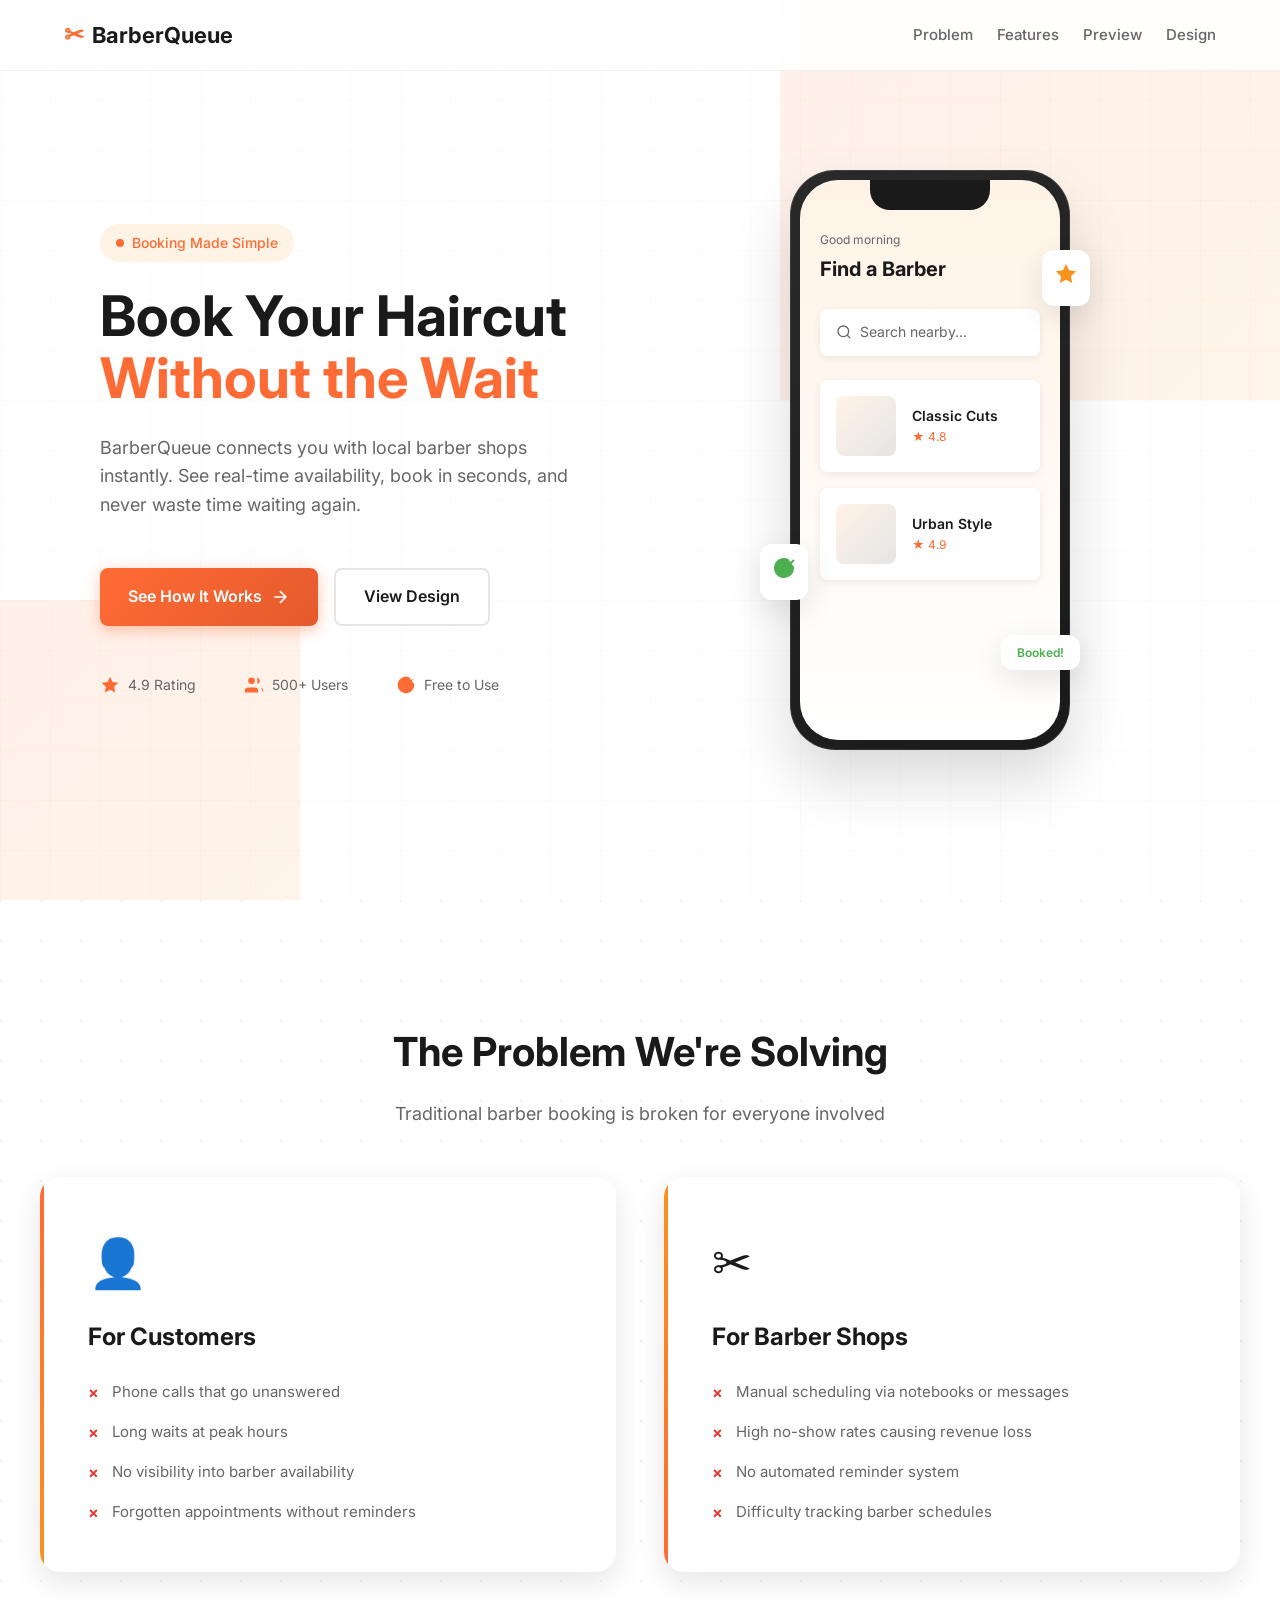
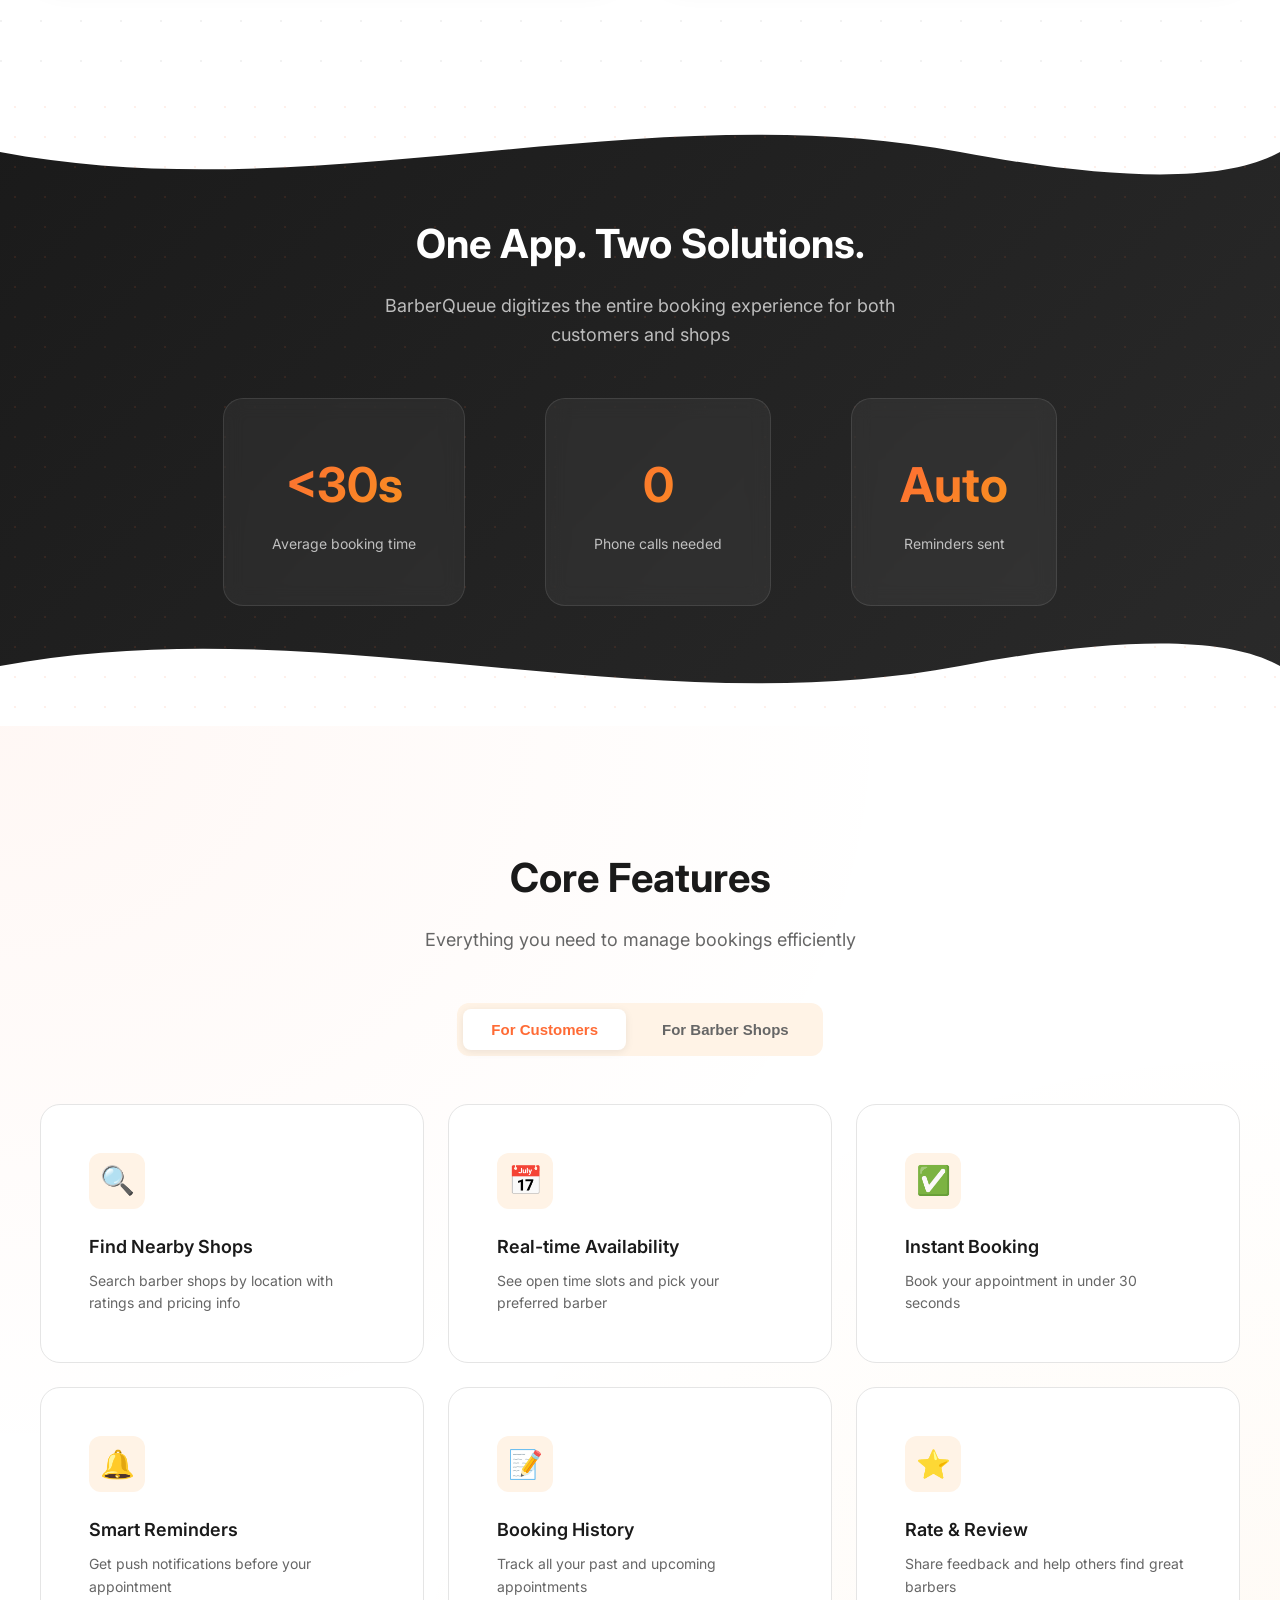
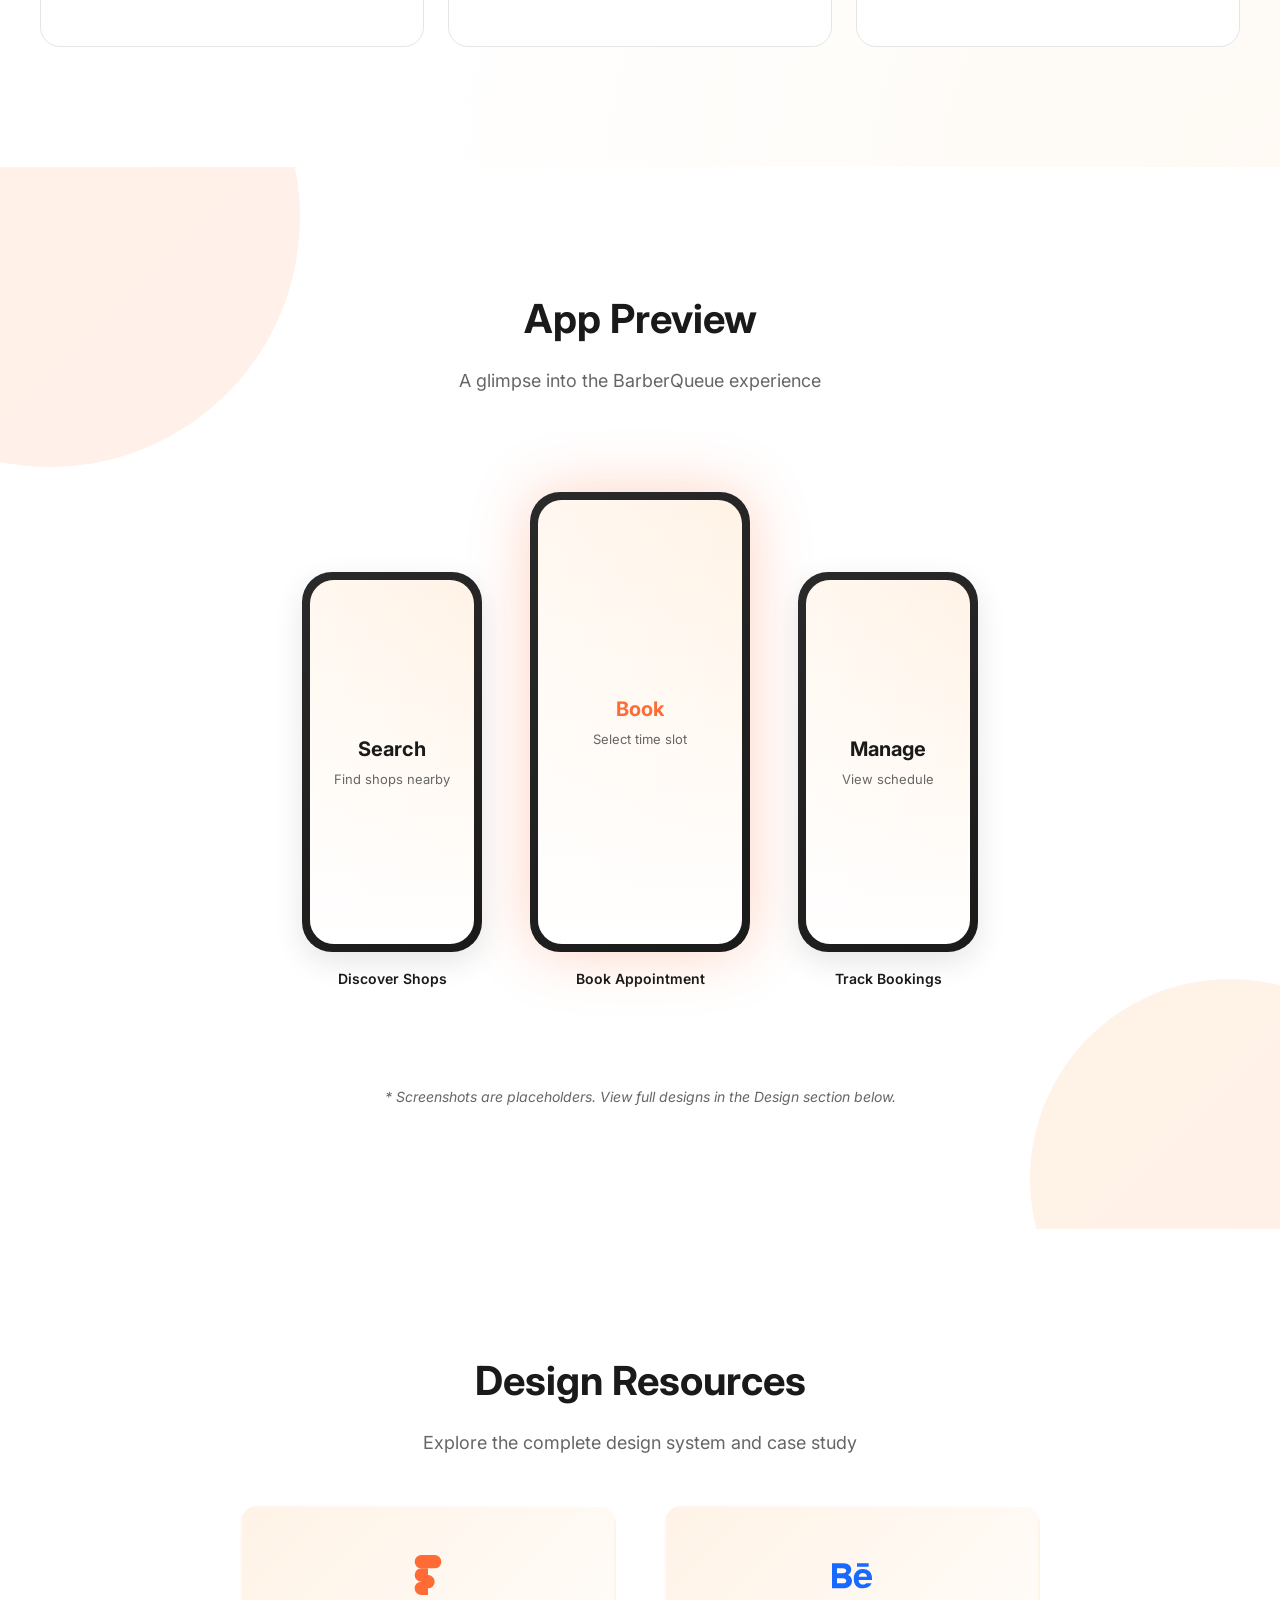
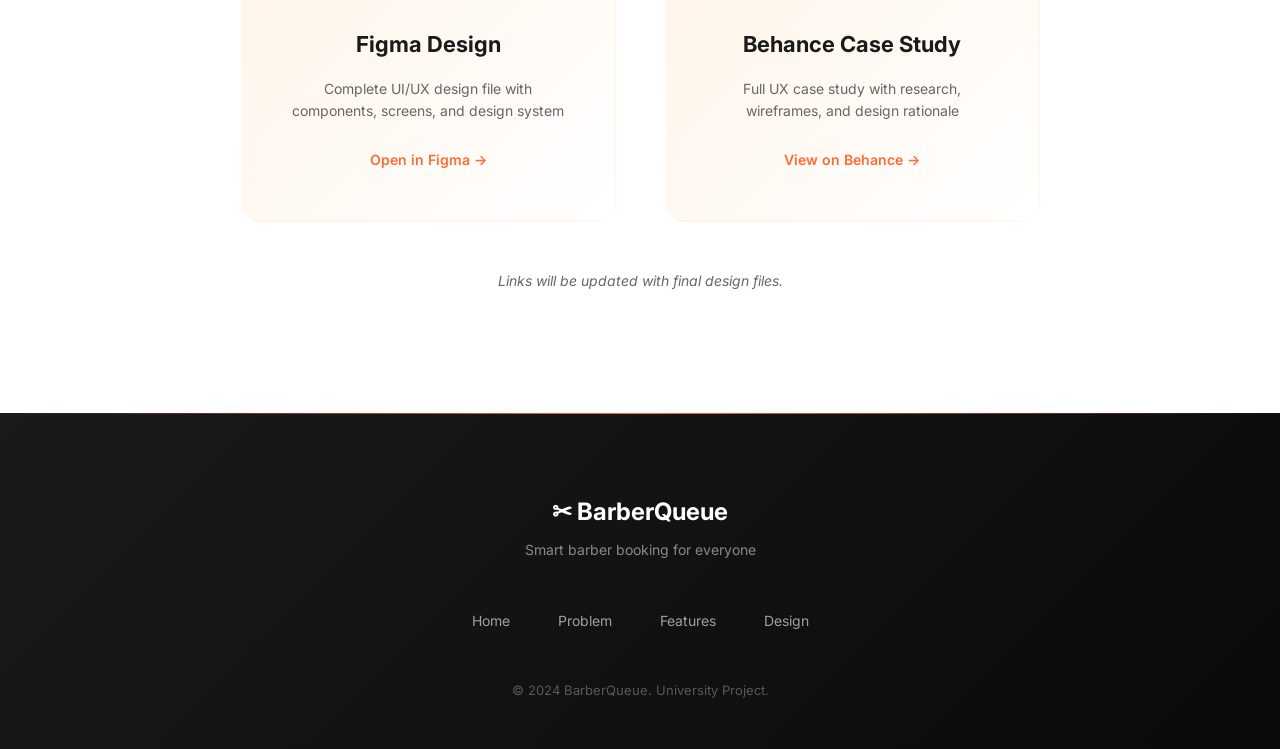
==== index.html @ 6e1faa2e "Initial commit: BarberQueue landing page" ====
<!DOCTYPE html>
<html lang="en">
<head>
  <meta charset="UTF-8">
  <meta name="viewport" content="width=device-width, initial-scale=1.0">
  <meta name="description" content="BarberQueue - Book your haircut instantly. No more waiting, no more phone calls.">
  <title>BarberQueue - Smart Barber Booking</title>
  <link rel="preconnect" href="https://fonts.googleapis.com">
  <link rel="preconnect" href="https://fonts.gstatic.com" crossorigin>
  <link href="https://fonts.googleapis.com/css2?family=Inter:wght@400;500;600;700&display=swap" rel="stylesheet">
  <link rel="stylesheet" href="styles/main.css">
</head>
<body>
  <!-- Navigation -->
  <nav class="nav">
    <div class="nav__container">
      <a href="#" class="nav__logo">
        <span class="nav__logo-icon">&#9986;</span>
        BarberQueue
      </a>
      <ul class="nav__links">
        <li><a href="#problem">Problem</a></li>
        <li><a href="#features">Features</a></li>
        <li><a href="#preview">Preview</a></li>
        <li><a href="#design">Design</a></li>
      </ul>
    </div>
  </nav>

  <!-- Hero Section -->
  <header class="hero" id="hero">
    <!-- Decorative background elements -->
    <div class="hero__bg">
      <div class="hero__blob hero__blob--1"></div>
      <div class="hero__blob hero__blob--2"></div>
      <div class="hero__grid-pattern"></div>
    </div>

    <div class="hero__container">
      <div class="hero__content">
        <div class="hero__badge">
          <span class="hero__badge-dot"></span>
          Booking Made Simple
        </div>
        <h1 class="hero__title">
          Book Your Haircut<br>
          <span class="hero__title--accent">Without the Wait</span>
        </h1>
        <p class="hero__subtitle">
          BarberQueue connects you with local barber shops instantly.
          See real-time availability, book in seconds, and never waste time waiting again.
        </p>
        <div class="hero__cta">
          <a href="#preview" class="btn btn--primary">
            <span>See How It Works</span>
            <svg width="20" height="20" viewBox="0 0 24 24" fill="none" stroke="currentColor" stroke-width="2">
              <path d="M5 12h14M12 5l7 7-7 7"/>
            </svg>
          </a>
          <a href="#design" class="btn btn--secondary">View Design</a>
        </div>

        <!-- Trust indicators -->
        <div class="hero__trust">
          <div class="hero__trust-item">
            <svg width="20" height="20" viewBox="0 0 24 24" fill="currentColor">
              <path d="M12 2l3.09 6.26L22 9.27l-5 4.87 1.18 6.88L12 17.77l-6.18 3.25L7 14.14 2 9.27l6.91-1.01L12 2z"/>
            </svg>
            <span>4.9 Rating</span>
          </div>
          <div class="hero__trust-item">
            <svg width="20" height="20" viewBox="0 0 24 24" fill="currentColor">
              <path d="M17 21v-2a4 4 0 0 0-4-4H5a4 4 0 0 0-4 4v2"/>
              <circle cx="9" cy="7" r="4"/>
              <path d="M23 21v-2a4 4 0 0 0-3-3.87"/>
              <path d="M16 3.13a4 4 0 0 1 0 7.75"/>
            </svg>
            <span>500+ Users</span>
          </div>
          <div class="hero__trust-item">
            <svg width="20" height="20" viewBox="0 0 24 24" fill="currentColor">
              <path d="M22 11.08V12a10 10 0 1 1-5.93-9.14"/>
              <polyline points="22 4 12 14.01 9 11.01"/>
            </svg>
            <span>Free to Use</span>
          </div>
        </div>
      </div>

      <div class="hero__visual">
        <div class="hero__phone-wrapper">
          <!-- Glow effect behind phone -->
          <div class="hero__phone-glow"></div>

          <div class="hero__phone">
            <div class="hero__phone-notch"></div>
            <div class="hero__phone-screen">
              <!-- Simulated app UI -->
              <div class="hero__app-ui">
                <div class="hero__app-header">
                  <span class="hero__app-greeting">Good morning</span>
                  <span class="hero__app-title">Find a Barber</span>
                </div>
                <div class="hero__app-search">
                  <svg width="16" height="16" viewBox="0 0 24 24" fill="none" stroke="currentColor" stroke-width="2">
                    <circle cx="11" cy="11" r="8"/><path d="m21 21-4.35-4.35"/>
                  </svg>
                  <span>Search nearby...</span>
                </div>
                <div class="hero__app-cards">
                  <div class="hero__app-card">
                    <div class="hero__app-card-img"></div>
                    <div class="hero__app-card-info">
                      <span class="hero__app-card-name">Classic Cuts</span>
                      <span class="hero__app-card-rating">4.8</span>
                    </div>
                  </div>
                  <div class="hero__app-card">
                    <div class="hero__app-card-img"></div>
                    <div class="hero__app-card-info">
                      <span class="hero__app-card-name">Urban Style</span>
                      <span class="hero__app-card-rating">4.9</span>
                    </div>
                  </div>
                </div>
              </div>
            </div>
          </div>

          <!-- Floating elements -->
          <div class="hero__float hero__float--1">
            <svg width="24" height="24" viewBox="0 0 24 24" fill="currentColor">
              <path d="M12 2l3.09 6.26L22 9.27l-5 4.87 1.18 6.88L12 17.77l-6.18 3.25L7 14.14 2 9.27l6.91-1.01L12 2z"/>
            </svg>
          </div>
          <div class="hero__float hero__float--2">
            <svg width="24" height="24" viewBox="0 0 24 24" fill="currentColor">
              <path d="M22 11.08V12a10 10 0 1 1-5.93-9.14"/>
              <polyline points="22 4 12 14.01 9 11.01" fill="none" stroke="currentColor" stroke-width="2"/>
            </svg>
          </div>
          <div class="hero__float hero__float--3">
            <span>Booked!</span>
          </div>
        </div>
      </div>
    </div>
  </header>

  <!-- Problem Section -->
  <section class="problem" id="problem">
    <div class="problem__bg">
      <div class="problem__pattern"></div>
    </div>
    <div class="problem__container">
      <h2 class="section__title">The Problem We're Solving</h2>
      <p class="section__subtitle">
        Traditional barber booking is broken for everyone involved
      </p>

      <div class="problem__grid">
        <div class="problem__card problem__card--customer">
          <div class="problem__icon">&#128100;</div>
          <h3>For Customers</h3>
          <ul class="problem__list">
            <li>Phone calls that go unanswered</li>
            <li>Long waits at peak hours</li>
            <li>No visibility into barber availability</li>
            <li>Forgotten appointments without reminders</li>
          </ul>
        </div>

        <div class="problem__card problem__card--shop">
          <div class="problem__icon">&#9986;</div>
          <h3>For Barber Shops</h3>
          <ul class="problem__list">
            <li>Manual scheduling via notebooks or messages</li>
            <li>High no-show rates causing revenue loss</li>
            <li>No automated reminder system</li>
            <li>Difficulty tracking barber schedules</li>
          </ul>
        </div>
      </div>
    </div>
  </section>

  <!-- Solution Section -->
  <section class="solution">
    <div class="solution__bg">
      <div class="solution__wave solution__wave--top">
        <svg viewBox="0 0 1440 120" preserveAspectRatio="none">
          <path d="M0,60 C360,120 720,0 1080,60 C1260,90 1380,90 1440,60 L1440,0 L0,0 Z" fill="var(--white)"/>
        </svg>
      </div>
      <div class="solution__wave solution__wave--bottom">
        <svg viewBox="0 0 1440 120" preserveAspectRatio="none">
          <path d="M0,60 C360,0 720,120 1080,60 C1260,30 1380,30 1440,60 L1440,120 L0,120 Z" fill="var(--white)"/>
        </svg>
      </div>
      <div class="solution__particles"></div>
    </div>
    <div class="solution__container">
      <div class="solution__content">
        <h2 class="section__title">One App. Two Solutions.</h2>
        <p class="section__subtitle">
          BarberQueue digitizes the entire booking experience for both customers and shops
        </p>

        <div class="solution__stats">
          <div class="solution__stat">
            <span class="solution__stat-number">&lt;30s</span>
            <span class="solution__stat-label">Average booking time</span>
          </div>
          <div class="solution__stat">
            <span class="solution__stat-number">0</span>
            <span class="solution__stat-label">Phone calls needed</span>
          </div>
          <div class="solution__stat">
            <span class="solution__stat-number">Auto</span>
            <span class="solution__stat-label">Reminders sent</span>
          </div>
        </div>
      </div>
    </div>
  </section>

  <!-- Features Section -->
  <section class="features" id="features">
    <div class="features__bg">
      <div class="features__gradient"></div>
    </div>
    <div class="features__container">
      <h2 class="section__title">Core Features</h2>
      <p class="section__subtitle">Everything you need to manage bookings efficiently</p>

      <div class="features__tabs">
        <button class="features__tab features__tab--active" data-tab="customer">
          For Customers
        </button>
        <button class="features__tab" data-tab="shop">
          For Barber Shops
        </button>
      </div>

      <div class="features__content">
        <!-- Customer Features -->
        <div class="features__panel features__panel--active" id="panel-customer">
          <div class="features__grid">
            <div class="feature-card">
              <div class="feature-card__icon">&#128269;</div>
              <h4 class="feature-card__title">Find Nearby Shops</h4>
              <p class="feature-card__desc">Search barber shops by location with ratings and pricing info</p>
            </div>
            <div class="feature-card">
              <div class="feature-card__icon">&#128197;</div>
              <h4 class="feature-card__title">Real-time Availability</h4>
              <p class="feature-card__desc">See open time slots and pick your preferred barber</p>
            </div>
            <div class="feature-card">
              <div class="feature-card__icon">&#9989;</div>
              <h4 class="feature-card__title">Instant Booking</h4>
              <p class="feature-card__desc">Book your appointment in under 30 seconds</p>
            </div>
            <div class="feature-card">
              <div class="feature-card__icon">&#128276;</div>
              <h4 class="feature-card__title">Smart Reminders</h4>
              <p class="feature-card__desc">Get push notifications before your appointment</p>
            </div>
            <div class="feature-card">
              <div class="feature-card__icon">&#128221;</div>
              <h4 class="feature-card__title">Booking History</h4>
              <p class="feature-card__desc">Track all your past and upcoming appointments</p>
            </div>
            <div class="feature-card">
              <div class="feature-card__icon">&#11088;</div>
              <h4 class="feature-card__title">Rate & Review</h4>
              <p class="feature-card__desc">Share feedback and help others find great barbers</p>
            </div>
          </div>
        </div>

        <!-- Shop Features -->
        <div class="features__panel" id="panel-shop">
          <div class="features__grid">
            <div class="feature-card">
              <div class="feature-card__icon">&#127978;</div>
              <h4 class="feature-card__title">Shop Profile</h4>
              <p class="feature-card__desc">Showcase your services, pricing, and photos</p>
            </div>
            <div class="feature-card">
              <div class="feature-card__icon">&#128197;</div>
              <h4 class="feature-card__title">Schedule Management</h4>
              <p class="feature-card__desc">View daily/weekly calendar with all appointments</p>
            </div>
            <div class="feature-card">
              <div class="feature-card__icon">&#128101;</div>
              <h4 class="feature-card__title">Staff Scheduling</h4>
              <p class="feature-card__desc">Manage individual barber availability and breaks</p>
            </div>
            <div class="feature-card">
              <div class="feature-card__icon">&#128276;</div>
              <h4 class="feature-card__title">Auto Notifications</h4>
              <p class="feature-card__desc">Automated reminders reduce no-shows significantly</p>
            </div>
            <div class="feature-card">
              <div class="feature-card__icon">&#128203;</div>
              <h4 class="feature-card__title">Customer List</h4>
              <p class="feature-card__desc">Track customer history and preferences</p>
            </div>
            <div class="feature-card">
              <div class="feature-card__icon">&#9940;</div>
              <h4 class="feature-card__title">Block Time Slots</h4>
              <p class="feature-card__desc">Easily mark unavailable times for breaks or holidays</p>
            </div>
          </div>
        </div>
      </div>
    </div>
  </section>

  <!-- App Preview Section -->
  <section class="preview" id="preview">
    <div class="preview__bg">
      <div class="preview__blob preview__blob--1"></div>
      <div class="preview__blob preview__blob--2"></div>
    </div>
    <div class="preview__container">
      <h2 class="section__title">App Preview</h2>
      <p class="section__subtitle">A glimpse into the BarberQueue experience</p>

      <div class="preview__gallery">
        <div class="preview__phone">
          <div class="preview__screen">
            <div class="preview__placeholder">
              <span>Search</span>
              <small>Find shops nearby</small>
            </div>
          </div>
          <p class="preview__label">Discover Shops</p>
        </div>

        <div class="preview__phone preview__phone--featured">
          <div class="preview__screen">
            <div class="preview__placeholder preview__placeholder--featured">
              <span>Book</span>
              <small>Select time slot</small>
            </div>
          </div>
          <p class="preview__label">Book Appointment</p>
        </div>

        <div class="preview__phone">
          <div class="preview__screen">
            <div class="preview__placeholder">
              <span>Manage</span>
              <small>View schedule</small>
            </div>
          </div>
          <p class="preview__label">Track Bookings</p>
        </div>
      </div>

      <p class="preview__note">
        * Screenshots are placeholders. View full designs in the Design section below.
      </p>
    </div>
  </section>

  <!-- Design Links Section -->
  <section class="design" id="design">
    <div class="design__container">
      <h2 class="section__title">Design Resources</h2>
      <p class="section__subtitle">Explore the complete design system and case study</p>

      <div class="design__cards">
        <a href="#" class="design-card" target="_blank" rel="noopener noreferrer">
          <div class="design-card__icon">
            <svg viewBox="0 0 38 57" fill="currentColor" width="40" height="40">
              <path d="M19 28.5a9.5 9.5 0 1 1 0 19 9.5 9.5 0 0 1 0-19z"/>
              <path d="M0 47.5A9.5 9.5 0 0 0 9.5 57H19V47.5a9.5 9.5 0 0 0-19 0z"/>
              <path d="M0 28.5A9.5 9.5 0 0 1 9.5 19H19v19H9.5A9.5 9.5 0 0 1 0 28.5z"/>
              <path d="M0 9.5A9.5 9.5 0 0 0 9.5 19H19V0H9.5A9.5 9.5 0 0 0 0 9.5z"/>
              <path d="M19 0v19h9.5a9.5 9.5 0 0 0 0-19H19z"/>
            </svg>
          </div>
          <h3 class="design-card__title">Figma Design</h3>
          <p class="design-card__desc">
            Complete UI/UX design file with components, screens, and design system
          </p>
          <span class="design-card__link">Open in Figma &rarr;</span>
        </a>

        <a href="#" class="design-card" target="_blank" rel="noopener noreferrer">
          <div class="design-card__icon design-card__icon--behance">
            <svg viewBox="0 0 24 24" fill="currentColor" width="40" height="40">
              <path d="M22 7h-7V5h7v2zm1.726 10c-.442 1.297-2.029 3-5.101 3-3.074 0-5.564-1.729-5.564-5.675 0-3.91 2.325-5.92 5.466-5.92 3.082 0 4.964 1.782 5.375 4.426.078.506.109 1.188.095 2.14H15.97c.13 3.211 3.483 3.312 4.588 2.029h3.168zm-7.686-4h4.965c-.105-1.547-1.136-2.219-2.477-2.219-1.466 0-2.277.768-2.488 2.219zm-9.574 6.988H0V5.021h6.953c5.476.081 5.58 5.444 2.72 6.906 3.461 1.26 3.577 8.061-3.207 8.061zM3 11h3.584c2.508 0 2.906-3-.312-3H3v3zm3.391 3H3v3.016h3.341c3.055 0 2.868-3.016.05-3.016z"/>
            </svg>
          </div>
          <h3 class="design-card__title">Behance Case Study</h3>
          <p class="design-card__desc">
            Full UX case study with research, wireframes, and design rationale
          </p>
          <span class="design-card__link">View on Behance &rarr;</span>
        </a>
      </div>

      <p class="design__note">
        <!-- UPDATE: Replace # links above with actual Figma and Behance URLs -->
        Links will be updated with final design files.
      </p>
    </div>
  </section>

  <!-- Footer -->
  <footer class="footer">
    <div class="footer__container">
      <div class="footer__brand">
        <span class="footer__logo">&#9986; BarberQueue</span>
        <p class="footer__tagline">Smart barber booking for everyone</p>
      </div>

      <div class="footer__links">
        <a href="#hero">Home</a>
        <a href="#problem">Problem</a>
        <a href="#features">Features</a>
        <a href="#design">Design</a>
      </div>

      <p class="footer__copy">
        &copy; 2024 BarberQueue. University Project.
      </p>
    </div>
  </footer>

  <script src="scripts/main.js"></script>
</body>
</html>
---- styles/main.css ----
/* ===================================
   BarberQueue Landing Page Styles
   Enhanced with backgrounds & animations
   =================================== */

/* CSS Custom Properties */
:root {
  /* Colors */
  --primary: #FF6B35;
  --primary-dark: #e55a2b;
  --primary-light: #ff8a5c;
  --secondary: #F7931E;
  --dark: #1A1A1A;
  --dark-lighter: #2a2a2a;
  --light: #FFF3E6;
  --white: #FFFFFF;
  --gray: #666666;
  --gray-light: #E5E5E5;
  --success: #4CAF50;
  --error: #e53935;

  /* Typography */
  --font-family: 'Inter', -apple-system, BlinkMacSystemFont, 'Segoe UI', sans-serif;

  /* Spacing */
  --space-xs: 8px;
  --space-sm: 16px;
  --space-md: 24px;
  --space-lg: 48px;
  --space-xl: 80px;
  --space-2xl: 120px;

  /* Layout */
  --max-width: 1200px;
  --border-radius: 12px;
  --border-radius-sm: 8px;
  --border-radius-lg: 20px;

  /* Transitions */
  --transition: 0.3s ease;
  --transition-slow: 0.5s ease;

  /* Shadows */
  --shadow-sm: 0 2px 8px rgba(0, 0, 0, 0.08);
  --shadow-md: 0 10px 30px rgba(0, 0, 0, 0.1);
  --shadow-lg: 0 30px 60px rgba(0, 0, 0, 0.15);
  --shadow-glow: 0 0 60px rgba(255, 107, 53, 0.3);
}

/* Reset & Base */
*, *::before, *::after {
  box-sizing: border-box;
  margin: 0;
  padding: 0;
}

html {
  scroll-behavior: smooth;
}

body {
  font-family: var(--font-family);
  font-size: 16px;
  line-height: 1.6;
  color: var(--dark);
  background: var(--white);
  -webkit-font-smoothing: antialiased;
  overflow-x: hidden;
}

img {
  max-width: 100%;
  height: auto;
}

a {
  text-decoration: none;
  color: inherit;
}

ul {
  list-style: none;
}

/* ===================================
   Animations
   =================================== */
@keyframes float {
  0%, 100% { transform: translateY(0); }
  50% { transform: translateY(-10px); }
}

@keyframes pulse {
  0%, 100% { opacity: 1; }
  50% { opacity: 0.5; }
}

@keyframes slideUp {
  from { opacity: 0; transform: translateY(20px); }
  to { opacity: 1; transform: translateY(0); }
}

@keyframes blob {
  0%, 100% { border-radius: 60% 40% 30% 70% / 60% 30% 70% 40%; }
  50% { border-radius: 30% 60% 70% 40% / 50% 60% 30% 60%; }
}

@keyframes shimmer {
  0% { background-position: -200% 0; }
  100% { background-position: 200% 0; }
}

/* Utility Classes */
.section__title {
  font-size: clamp(28px, 5vw, 40px);
  font-weight: 700;
  margin-bottom: var(--space-sm);
  text-align: center;
}

.section__subtitle {
  font-size: 18px;
  color: var(--gray);
  text-align: center;
  max-width: 600px;
  margin: 0 auto var(--space-lg);
}

/* Buttons */
.btn {
  display: inline-flex;
  align-items: center;
  justify-content: center;
  gap: var(--space-xs);
  padding: 14px 28px;
  font-size: 16px;
  font-weight: 600;
  border-radius: var(--border-radius-sm);
  transition: var(--transition);
  cursor: pointer;
  border: none;
  position: relative;
  overflow: hidden;
}

.btn--primary {
  background: linear-gradient(135deg, var(--primary) 0%, var(--primary-dark) 100%);
  color: var(--white);
  box-shadow: 0 4px 15px rgba(255, 107, 53, 0.4);
}

.btn--primary:hover {
  transform: translateY(-3px);
  box-shadow: 0 8px 25px rgba(255, 107, 53, 0.5);
}

.btn--primary svg {
  transition: var(--transition);
}

.btn--primary:hover svg {
  transform: translateX(4px);
}

.btn--secondary {
  background: var(--white);
  color: var(--dark);
  border: 2px solid var(--gray-light);
}

.btn--secondary:hover {
  border-color: var(--primary);
  color: var(--primary);
  background: var(--light);
}

/* ===================================
   Navigation
   =================================== */
.nav {
  position: fixed;
  top: 0;
  left: 0;
  right: 0;
  background: rgba(255, 255, 255, 0.9);
  backdrop-filter: blur(20px);
  -webkit-backdrop-filter: blur(20px);
  z-index: 1000;
  padding: var(--space-sm) 0;
  border-bottom: 1px solid rgba(0, 0, 0, 0.05);
}

.nav__container {
  max-width: var(--max-width);
  margin: 0 auto;
  padding: 0 var(--space-md);
  display: flex;
  align-items: center;
  justify-content: space-between;
}

.nav__logo {
  font-size: 22px;
  font-weight: 700;
  color: var(--dark);
  display: flex;
  align-items: center;
  gap: var(--space-xs);
  transition: var(--transition);
}

.nav__logo:hover {
  color: var(--primary);
}

.nav__logo-icon {
  color: var(--primary);
  font-size: 24px;
}

.nav__links {
  display: flex;
  gap: var(--space-md);
}

.nav__links a {
  font-size: 15px;
  font-weight: 500;
  color: var(--gray);
  transition: var(--transition);
  position: relative;
}

.nav__links a::after {
  content: '';
  position: absolute;
  bottom: -4px;
  left: 0;
  width: 0;
  height: 2px;
  background: var(--primary);
  transition: var(--transition);
}

.nav__links a:hover {
  color: var(--primary);
}

.nav__links a:hover::after {
  width: 100%;
}

/* ===================================
   Hero Section
   =================================== */
.hero {
  min-height: 100vh;
  display: flex;
  align-items: center;
  padding: 100px var(--space-md) var(--space-xl);
  position: relative;
  overflow: hidden;
}

/* Hero Background */
.hero__bg {
  position: absolute;
  inset: 0;
  overflow: hidden;
  z-index: 0;
}

.hero__blob {
  position: absolute;
  background: linear-gradient(135deg, var(--primary) 0%, var(--secondary) 100%);
  opacity: 0.1;
  animation: blob 8s ease-in-out infinite;
}

.hero__blob--1 {
  width: 600px;
  height: 600px;
  top: -200px;
  right: -100px;
}

.hero__blob--2 {
  width: 400px;
  height: 400px;
  bottom: -100px;
  left: -100px;
  animation-delay: -4s;
}

.hero__grid-pattern {
  position: absolute;
  inset: 0;
  background-image:
    linear-gradient(rgba(255, 107, 53, 0.03) 1px, transparent 1px),
    linear-gradient(90deg, rgba(255, 107, 53, 0.03) 1px, transparent 1px);
  background-size: 50px 50px;
}

.hero__container {
  max-width: var(--max-width);
  margin: 0 auto;
  display: grid;
  grid-template-columns: 1fr 1fr;
  gap: var(--space-xl);
  align-items: center;
  position: relative;
  z-index: 1;
}

/* Hero Badge */
.hero__badge {
  display: inline-flex;
  align-items: center;
  gap: var(--space-xs);
  padding: 8px 16px;
  background: var(--light);
  border-radius: 100px;
  font-size: 14px;
  font-weight: 500;
  color: var(--primary);
  margin-bottom: var(--space-md);
  animation: slideUp 0.6s ease;
}

.hero__badge-dot {
  width: 8px;
  height: 8px;
  background: var(--primary);
  border-radius: 50%;
  animation: pulse 2s infinite;
}

.hero__title {
  font-size: clamp(36px, 6vw, 56px);
  font-weight: 700;
  line-height: 1.1;
  margin-bottom: var(--space-md);
  animation: slideUp 0.6s ease 0.1s both;
}

.hero__title--accent {
  color: var(--primary);
  position: relative;
}

.hero__subtitle {
  font-size: 18px;
  color: var(--gray);
  margin-bottom: var(--space-lg);
  max-width: 500px;
  animation: slideUp 0.6s ease 0.2s both;
}

.hero__cta {
  display: flex;
  gap: var(--space-sm);
  flex-wrap: wrap;
  animation: slideUp 0.6s ease 0.3s both;
}

/* Hero Trust Indicators */
.hero__trust {
  display: flex;
  gap: var(--space-lg);
  margin-top: var(--space-lg);
  animation: slideUp 0.6s ease 0.4s both;
}

.hero__trust-item {
  display: flex;
  align-items: center;
  gap: var(--space-xs);
  font-size: 14px;
  color: var(--gray);
}

.hero__trust-item svg {
  color: var(--primary);
}

/* Hero Phone */
.hero__visual {
  display: flex;
  justify-content: center;
  position: relative;
}

.hero__phone-wrapper {
  position: relative;
}

.hero__phone-glow {
  position: absolute;
  width: 300px;
  height: 300px;
  background: radial-gradient(circle, rgba(255, 107, 53, 0.3) 0%, transparent 70%);
  top: 50%;
  left: 50%;
  transform: translate(-50%, -50%);
  z-index: 0;
}

.hero__phone {
  width: 280px;
  height: 580px;
  background: linear-gradient(145deg, #2a2a2a 0%, #1a1a1a 100%);
  border-radius: 45px;
  padding: 10px;
  box-shadow:
    var(--shadow-lg),
    inset 0 0 0 1px rgba(255, 255, 255, 0.1);
  position: relative;
  z-index: 1;
  animation: float 6s ease-in-out infinite;
}

.hero__phone-notch {
  width: 120px;
  height: 30px;
  background: var(--dark);
  border-radius: 0 0 20px 20px;
  margin: 0 auto;
  position: absolute;
  top: 10px;
  left: 50%;
  transform: translateX(-50%);
  z-index: 10;
}

.hero__phone-screen {
  width: 100%;
  height: 100%;
  background: var(--white);
  border-radius: 38px;
  overflow: hidden;
}

/* App UI Simulation */
.hero__app-ui {
  padding: 50px 20px 20px;
  height: 100%;
  background: linear-gradient(180deg, var(--light) 0%, var(--white) 100%);
}

.hero__app-header {
  margin-bottom: var(--space-md);
}

.hero__app-greeting {
  display: block;
  font-size: 12px;
  color: var(--gray);
  margin-bottom: 4px;
}

.hero__app-title {
  display: block;
  font-size: 20px;
  font-weight: 700;
  color: var(--dark);
}

.hero__app-search {
  display: flex;
  align-items: center;
  gap: var(--space-xs);
  padding: 12px 16px;
  background: var(--white);
  border-radius: var(--border-radius-sm);
  margin-bottom: var(--space-md);
  box-shadow: var(--shadow-sm);
}

.hero__app-search svg {
  color: var(--gray);
}

.hero__app-search span {
  font-size: 14px;
  color: var(--gray);
}

.hero__app-cards {
  display: flex;
  flex-direction: column;
  gap: var(--space-sm);
}

.hero__app-card {
  display: flex;
  gap: var(--space-sm);
  padding: var(--space-sm);
  background: var(--white);
  border-radius: var(--border-radius-sm);
  box-shadow: var(--shadow-sm);
}

.hero__app-card-img {
  width: 60px;
  height: 60px;
  background: linear-gradient(135deg, var(--light) 0%, var(--gray-light) 100%);
  border-radius: var(--border-radius-sm);
}

.hero__app-card-info {
  display: flex;
  flex-direction: column;
  justify-content: center;
}

.hero__app-card-name {
  font-size: 14px;
  font-weight: 600;
  color: var(--dark);
}

.hero__app-card-rating {
  font-size: 12px;
  color: var(--primary);
}

.hero__app-card-rating::before {
  content: '★ ';
}

/* Floating Elements */
.hero__float {
  position: absolute;
  background: var(--white);
  border-radius: var(--border-radius);
  box-shadow: var(--shadow-md);
  z-index: 2;
  animation: float 4s ease-in-out infinite;
}

.hero__float--1 {
  top: 80px;
  right: -20px;
  padding: 12px;
  color: var(--secondary);
  animation-delay: -1s;
}

.hero__float--2 {
  bottom: 150px;
  left: -30px;
  padding: 12px;
  color: var(--success);
  animation-delay: -2s;
}

.hero__float--3 {
  bottom: 80px;
  right: -10px;
  padding: 8px 16px;
  font-size: 12px;
  font-weight: 600;
  color: var(--success);
  animation-delay: -3s;
}

/* ===================================
   Problem Section
   =================================== */
.problem {
  padding: var(--space-2xl) var(--space-md);
  position: relative;
  overflow: hidden;
}

.problem__bg {
  position: absolute;
  inset: 0;
  z-index: 0;
}

.problem__pattern {
  position: absolute;
  inset: 0;
  background-image: radial-gradient(circle at 1px 1px, var(--gray-light) 1px, transparent 0);
  background-size: 40px 40px;
  opacity: 0.5;
}

.problem__container {
  max-width: var(--max-width);
  margin: 0 auto;
  position: relative;
  z-index: 1;
}

.problem__grid {
  display: grid;
  grid-template-columns: repeat(2, 1fr);
  gap: var(--space-lg);
}

.problem__card {
  padding: var(--space-lg);
  border-radius: var(--border-radius-lg);
  background: var(--white);
  box-shadow: var(--shadow-md);
  transition: var(--transition);
  position: relative;
  overflow: hidden;
}

.problem__card::before {
  content: '';
  position: absolute;
  top: 0;
  left: 0;
  width: 4px;
  height: 100%;
}

.problem__card--customer::before {
  background: linear-gradient(180deg, var(--primary) 0%, var(--secondary) 100%);
}

.problem__card--shop::before {
  background: linear-gradient(180deg, var(--secondary) 0%, var(--primary) 100%);
}

.problem__card:hover {
  transform: translateY(-5px);
  box-shadow: var(--shadow-lg);
}

.problem__icon {
  font-size: 48px;
  margin-bottom: var(--space-sm);
}

.problem__card h3 {
  font-size: 24px;
  font-weight: 700;
  margin-bottom: var(--space-md);
  color: var(--dark);
}

.problem__list {
  display: flex;
  flex-direction: column;
  gap: var(--space-sm);
}

.problem__list li {
  position: relative;
  padding-left: var(--space-md);
  color: var(--gray);
  font-size: 15px;
}

.problem__list li::before {
  content: '×';
  position: absolute;
  left: 0;
  color: var(--error);
  font-weight: 700;
  font-size: 16px;
}

/* ===================================
   Solution Section
   =================================== */
.solution {
  padding: var(--space-2xl) var(--space-md);
  background: linear-gradient(135deg, var(--dark) 0%, var(--dark-lighter) 100%);
  color: var(--white);
  position: relative;
  overflow: hidden;
}

.solution__bg {
  position: absolute;
  inset: 0;
  z-index: 0;
}

.solution__wave {
  position: absolute;
  left: 0;
  right: 0;
  height: 120px;
}

.solution__wave--top {
  top: 0;
}

.solution__wave--bottom {
  bottom: 0;
}

.solution__wave svg {
  width: 100%;
  height: 100%;
}

.solution__particles {
  position: absolute;
  inset: 0;
  background-image:
    radial-gradient(circle, rgba(255, 107, 53, 0.1) 1px, transparent 1px);
  background-size: 30px 30px;
}

.solution__container {
  max-width: var(--max-width);
  margin: 0 auto;
  position: relative;
  z-index: 1;
}

.solution .section__title {
  color: var(--white);
}

.solution .section__subtitle {
  color: rgba(255, 255, 255, 0.7);
}

.solution__stats {
  display: flex;
  justify-content: center;
  gap: var(--space-xl);
  flex-wrap: wrap;
}

.solution__stat {
  text-align: center;
  padding: var(--space-lg);
  background: rgba(255, 255, 255, 0.05);
  border-radius: var(--border-radius-lg);
  backdrop-filter: blur(10px);
  border: 1px solid rgba(255, 255, 255, 0.1);
  min-width: 180px;
  transition: var(--transition);
}

.solution__stat:hover {
  background: rgba(255, 255, 255, 0.1);
  transform: translateY(-5px);
}

.solution__stat-number {
  display: block;
  font-size: 48px;
  font-weight: 700;
  background: linear-gradient(135deg, var(--primary) 0%, var(--secondary) 100%);
  -webkit-background-clip: text;
  -webkit-text-fill-color: transparent;
  background-clip: text;
  margin-bottom: var(--space-xs);
}

.solution__stat-label {
  font-size: 14px;
  color: rgba(255, 255, 255, 0.7);
}

/* ===================================
   Features Section
   =================================== */
.features {
  padding: var(--space-2xl) var(--space-md);
  position: relative;
  overflow: hidden;
}

.features__bg {
  position: absolute;
  inset: 0;
  z-index: 0;
}

.features__gradient {
  position: absolute;
  inset: 0;
  background:
    radial-gradient(ellipse at top left, rgba(255, 107, 53, 0.05) 0%, transparent 50%),
    radial-gradient(ellipse at bottom right, rgba(247, 147, 30, 0.05) 0%, transparent 50%);
}

.features__container {
  max-width: var(--max-width);
  margin: 0 auto;
  position: relative;
  z-index: 1;
}

.features__tabs {
  display: flex;
  justify-content: center;
  gap: var(--space-xs);
  margin-bottom: var(--space-lg);
  background: var(--light);
  padding: 6px;
  border-radius: var(--border-radius);
  width: fit-content;
  margin-left: auto;
  margin-right: auto;
}

.features__tab {
  padding: 12px 28px;
  font-size: 15px;
  font-weight: 600;
  background: transparent;
  border: none;
  border-radius: var(--border-radius-sm);
  cursor: pointer;
  transition: var(--transition);
  color: var(--gray);
}

.features__tab:hover {
  color: var(--dark);
}

.features__tab--active {
  background: var(--white);
  color: var(--primary);
  box-shadow: var(--shadow-sm);
}

.features__panel {
  display: none;
}

.features__panel--active {
  display: block;
  animation: slideUp 0.4s ease;
}

.features__grid {
  display: grid;
  grid-template-columns: repeat(3, 1fr);
  gap: var(--space-md);
}

.feature-card {
  padding: var(--space-lg);
  background: var(--white);
  border-radius: var(--border-radius-lg);
  transition: var(--transition);
  border: 1px solid var(--gray-light);
  position: relative;
  overflow: hidden;
}

.feature-card::before {
  content: '';
  position: absolute;
  top: 0;
  left: 0;
  right: 0;
  height: 3px;
  background: linear-gradient(90deg, var(--primary) 0%, var(--secondary) 100%);
  opacity: 0;
  transition: var(--transition);
}

.feature-card:hover {
  transform: translateY(-8px);
  box-shadow: var(--shadow-lg);
  border-color: transparent;
}

.feature-card:hover::before {
  opacity: 1;
}

.feature-card__icon {
  width: 56px;
  height: 56px;
  display: flex;
  align-items: center;
  justify-content: center;
  background: var(--light);
  border-radius: var(--border-radius);
  font-size: 28px;
  margin-bottom: var(--space-md);
  transition: var(--transition);
}

.feature-card:hover .feature-card__icon {
  background: linear-gradient(135deg, var(--primary) 0%, var(--secondary) 100%);
  transform: scale(1.1);
}

.feature-card__title {
  font-size: 18px;
  font-weight: 600;
  margin-bottom: var(--space-xs);
  color: var(--dark);
}

.feature-card__desc {
  font-size: 14px;
  color: var(--gray);
  line-height: 1.6;
}

/* ===================================
   Preview Section
   =================================== */
.preview {
  padding: var(--space-2xl) var(--space-md);
  position: relative;
  overflow: hidden;
}

.preview__bg {
  position: absolute;
  inset: 0;
  z-index: 0;
}

.preview__blob {
  position: absolute;
  background: linear-gradient(135deg, var(--light) 0%, rgba(255, 107, 53, 0.1) 100%);
  border-radius: 50%;
}

.preview__blob--1 {
  width: 500px;
  height: 500px;
  top: -200px;
  left: -200px;
}

.preview__blob--2 {
  width: 400px;
  height: 400px;
  bottom: -150px;
  right: -150px;
}

.preview__container {
  max-width: var(--max-width);
  margin: 0 auto;
  position: relative;
  z-index: 1;
}

.preview__gallery {
  display: flex;
  justify-content: center;
  align-items: flex-end;
  gap: var(--space-lg);
  margin-bottom: var(--space-lg);
  padding: var(--space-lg) 0;
}

.preview__phone {
  text-align: center;
  transition: var(--transition);
}

.preview__phone:hover {
  transform: translateY(-10px);
}

.preview__screen {
  width: 180px;
  height: 380px;
  background: linear-gradient(145deg, #2a2a2a 0%, #1a1a1a 100%);
  border-radius: 30px;
  padding: 8px;
  margin-bottom: var(--space-sm);
  box-shadow: var(--shadow-md);
  transition: var(--transition);
}

.preview__phone:hover .preview__screen {
  box-shadow: var(--shadow-lg);
}

.preview__phone--featured .preview__screen {
  width: 220px;
  height: 460px;
  box-shadow: var(--shadow-glow);
}

.preview__placeholder {
  width: 100%;
  height: 100%;
  background: linear-gradient(180deg, var(--light) 0%, var(--white) 100%);
  border-radius: 24px;
  display: flex;
  flex-direction: column;
  align-items: center;
  justify-content: center;
  color: var(--gray);
  position: relative;
  overflow: hidden;
}

.preview__placeholder::before {
  content: '';
  position: absolute;
  top: 0;
  left: -100%;
  width: 200%;
  height: 100%;
  background: linear-gradient(
    90deg,
    transparent,
    rgba(255, 255, 255, 0.4),
    transparent
  );
  animation: shimmer 3s infinite;
}

.preview__placeholder span {
  font-size: 20px;
  font-weight: 700;
  color: var(--dark);
  margin-bottom: 4px;
  position: relative;
  z-index: 1;
}

.preview__placeholder small {
  font-size: 13px;
  position: relative;
  z-index: 1;
}

.preview__placeholder--featured span {
  color: var(--primary);
}

.preview__label {
  font-size: 14px;
  font-weight: 600;
  color: var(--dark);
}

.preview__note {
  text-align: center;
  font-size: 14px;
  color: var(--gray);
  font-style: italic;
}

/* ===================================
   Design Section
   =================================== */
.design {
  padding: var(--space-2xl) var(--space-md);
  background: var(--white);
}

.design__container {
  max-width: var(--max-width);
  margin: 0 auto;
}

.design__cards {
  display: grid;
  grid-template-columns: repeat(2, 1fr);
  gap: var(--space-lg);
  max-width: 800px;
  margin: 0 auto var(--space-lg);
}

.design-card {
  padding: var(--space-lg);
  background: linear-gradient(135deg, var(--light) 0%, var(--white) 100%);
  border-radius: var(--border-radius-lg);
  text-align: center;
  transition: var(--transition);
  border: 2px solid transparent;
  position: relative;
  overflow: hidden;
}

.design-card::before {
  content: '';
  position: absolute;
  inset: 0;
  background: linear-gradient(135deg, var(--primary) 0%, var(--secondary) 100%);
  opacity: 0;
  transition: var(--transition);
  z-index: 0;
}

.design-card:hover {
  transform: translateY(-8px);
  box-shadow: var(--shadow-lg);
}

.design-card:hover::before {
  opacity: 0.05;
}

.design-card__icon {
  color: var(--primary);
  margin-bottom: var(--space-md);
  position: relative;
  z-index: 1;
  transition: var(--transition);
}

.design-card:hover .design-card__icon {
  transform: scale(1.1);
}

.design-card__icon--behance {
  color: #1769ff;
}

.design-card__title {
  font-size: 22px;
  font-weight: 700;
  margin-bottom: var(--space-sm);
  position: relative;
  z-index: 1;
}

.design-card__desc {
  font-size: 14px;
  color: var(--gray);
  margin-bottom: var(--space-md);
  position: relative;
  z-index: 1;
}

.design-card__link {
  font-size: 14px;
  font-weight: 600;
  color: var(--primary);
  position: relative;
  z-index: 1;
  display: inline-flex;
  align-items: center;
  gap: 4px;
  transition: var(--transition);
}

.design-card:hover .design-card__link {
  gap: 8px;
}

.design__note {
  text-align: center;
  font-size: 14px;
  color: var(--gray);
  font-style: italic;
}

/* ===================================
   Footer
   =================================== */
.footer {
  padding: var(--space-xl) var(--space-md) var(--space-lg);
  background: linear-gradient(135deg, var(--dark) 0%, #0a0a0a 100%);
  color: var(--white);
  position: relative;
}

.footer::before {
  content: '';
  position: absolute;
  top: 0;
  left: 0;
  right: 0;
  height: 1px;
  background: linear-gradient(90deg, transparent, var(--primary), transparent);
}

.footer__container {
  max-width: var(--max-width);
  margin: 0 auto;
  text-align: center;
}

.footer__logo {
  font-size: 24px;
  font-weight: 700;
  display: inline-block;
  margin-bottom: var(--space-xs);
}

.footer__tagline {
  font-size: 14px;
  color: rgba(255, 255, 255, 0.5);
  margin-bottom: var(--space-lg);
}

.footer__links {
  display: flex;
  justify-content: center;
  gap: var(--space-lg);
  margin-bottom: var(--space-lg);
}

.footer__links a {
  font-size: 14px;
  color: rgba(255, 255, 255, 0.6);
  transition: var(--transition);
  position: relative;
}

.footer__links a:hover {
  color: var(--primary);
}

.footer__copy {
  font-size: 13px;
  color: rgba(255, 255, 255, 0.3);
}

/* ===================================
   Responsive Design
   =================================== */
@media (max-width: 1024px) {
  .features__grid {
    grid-template-columns: repeat(2, 1fr);
  }

  .hero__float {
    display: none;
  }
}

@media (max-width: 768px) {
  .nav__links {
    display: none;
  }

  .hero__container {
    grid-template-columns: 1fr;
    text-align: center;
    gap: var(--space-lg);
  }

  .hero__subtitle {
    margin-left: auto;
    margin-right: auto;
  }

  .hero__cta {
    justify-content: center;
  }

  .hero__trust {
    justify-content: center;
    flex-wrap: wrap;
    gap: var(--space-md);
  }

  .hero__phone {
    width: 240px;
    height: 500px;
  }

  .hero__phone-glow {
    width: 250px;
    height: 250px;
  }

  .problem__grid {
    grid-template-columns: 1fr;
  }

  .solution__stats {
    gap: var(--space-md);
  }

  .solution__stat {
    min-width: 140px;
    padding: var(--space-md);
  }

  .solution__stat-number {
    font-size: 36px;
  }

  .features__grid {
    grid-template-columns: 1fr;
  }

  .preview__gallery {
    flex-direction: column;
    align-items: center;
    gap: var(--space-md);
  }

  .preview__phone--featured {
    order: -1;
  }

  .preview__phone:hover {
    transform: none;
  }

  .design__cards {
    grid-template-columns: 1fr;
  }
}

@media (max-width: 480px) {
  :root {
    --space-xl: 60px;
    --space-2xl: 80px;
  }

  .hero {
    padding-top: 80px;
  }

  .hero__title {
    font-size: 32px;
  }

  .hero__badge {
    font-size: 12px;
  }

  .btn {
    width: 100%;
  }

  .hero__cta {
    flex-direction: column;
  }

  .hero__trust {
    flex-direction: column;
    gap: var(--space-sm);
  }

  .solution__stat-number {
    font-size: 28px;
  }

  .preview__screen {
    width: 160px;
    height: 340px;
  }

  .preview__phone--featured .preview__screen {
    width: 200px;
    height: 420px;
  }

  .features__tabs {
    flex-direction: column;
    width: 100%;
  }

  .footer__links {
    flex-direction: column;
    gap: var(--space-sm);
  }
}
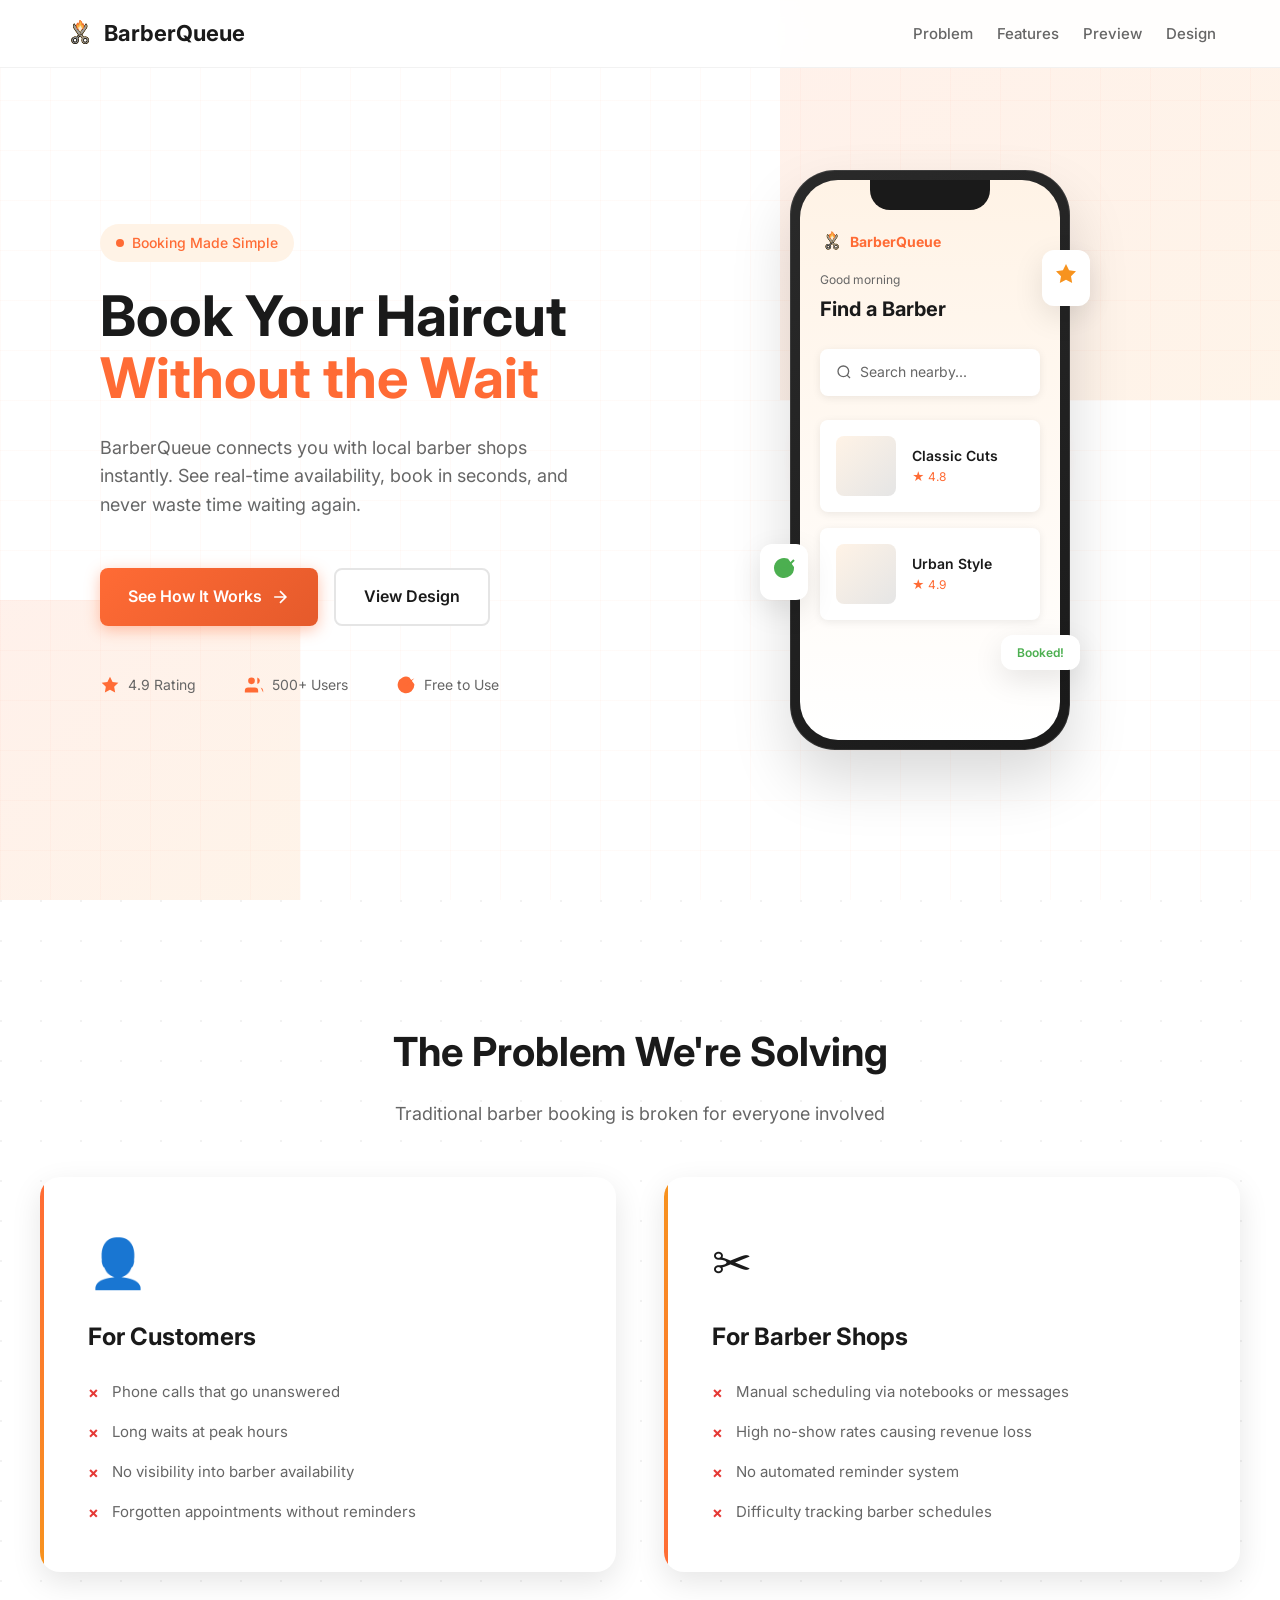
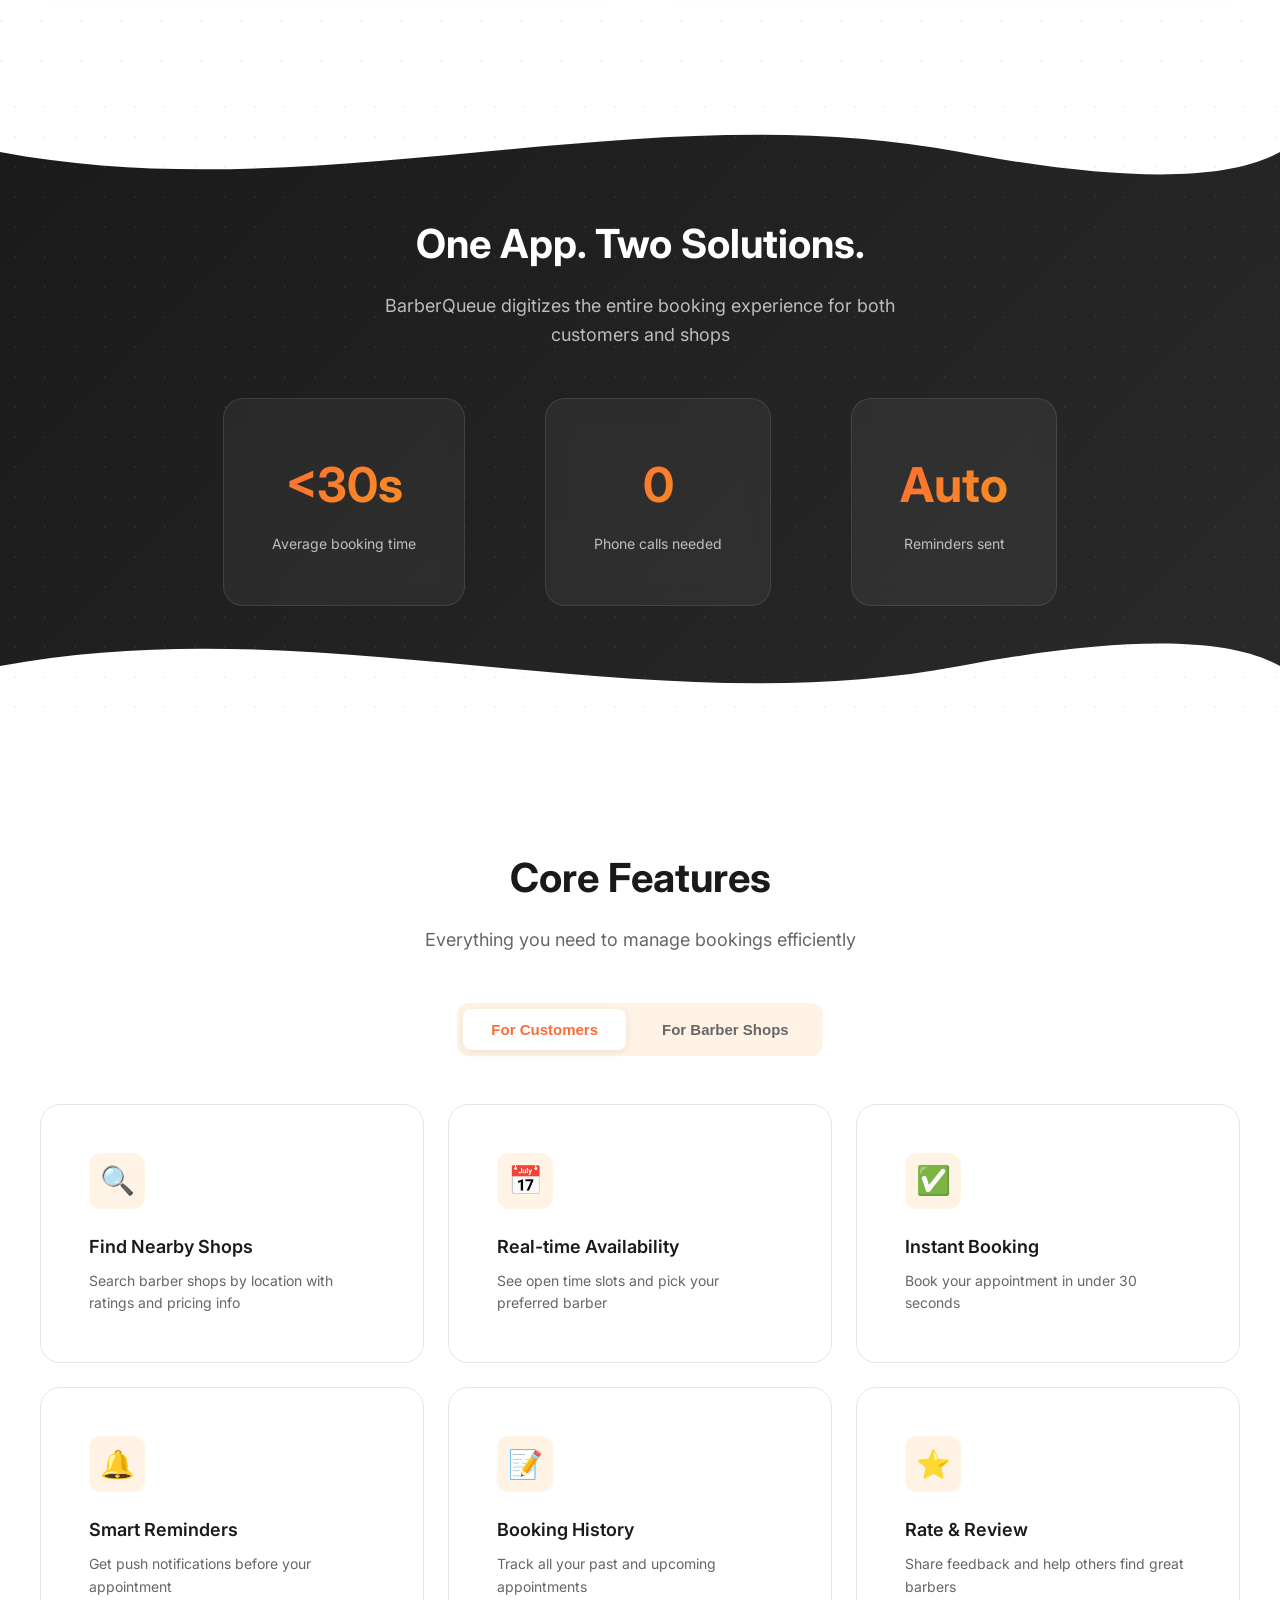
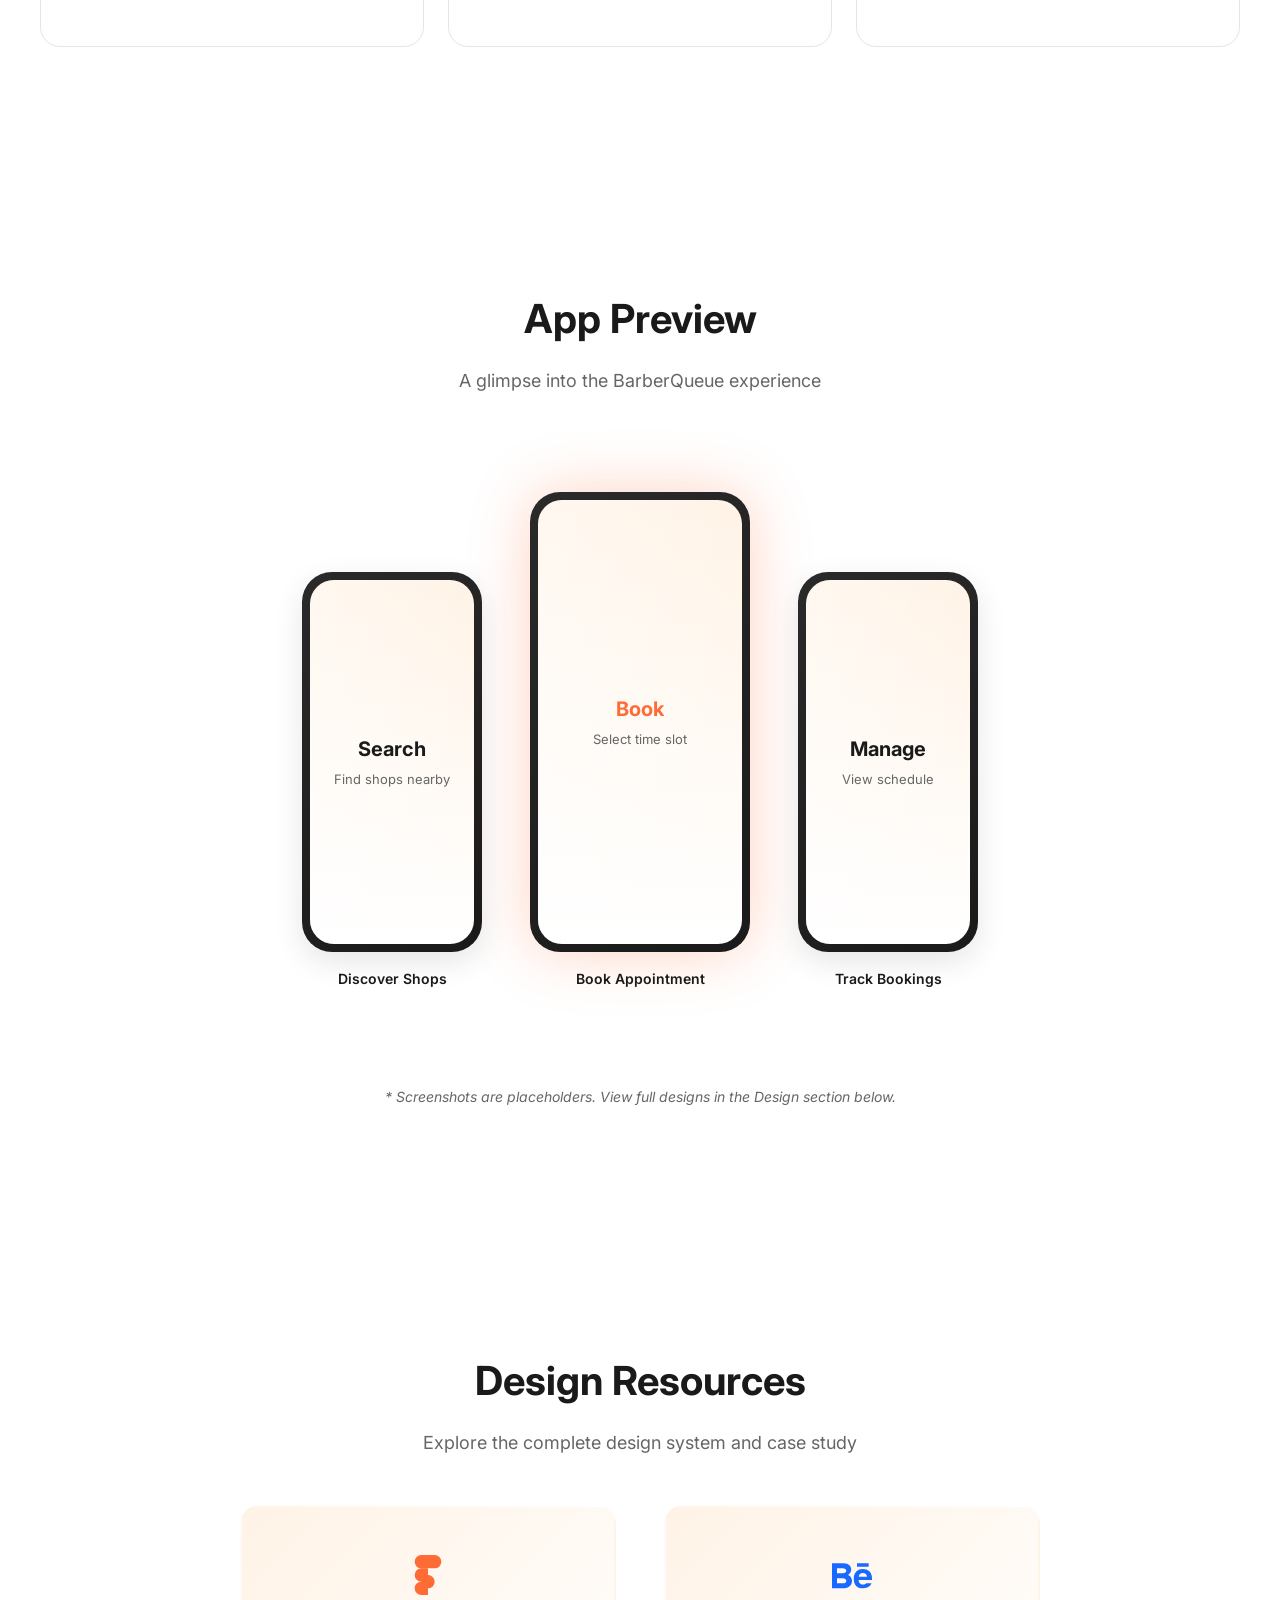
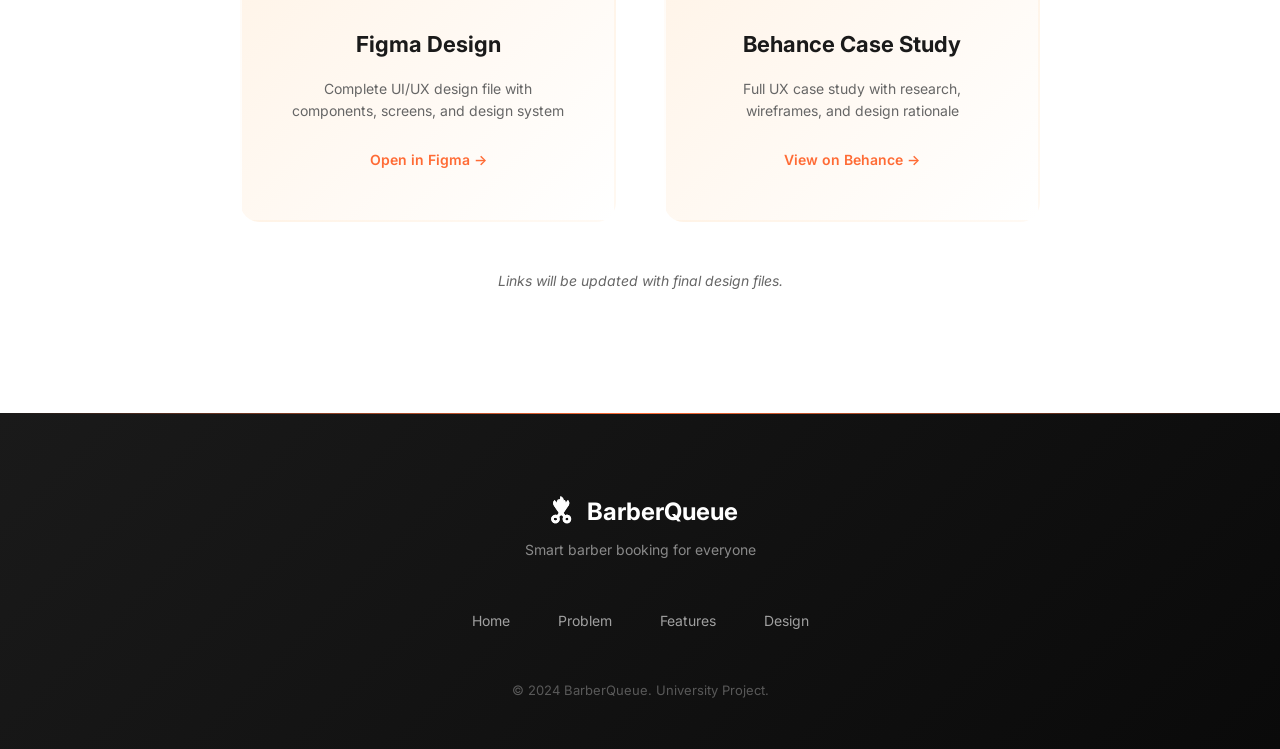
==== commit 447b1615: "Added logos" ====
--- a/index.html
+++ b/index.html
@@ -9,13 +9,15 @@
   <link rel="preconnect" href="https://fonts.gstatic.com" crossorigin>
   <link href="https://fonts.googleapis.com/css2?family=Inter:wght@400;500;600;700&display=swap" rel="stylesheet">
   <link rel="stylesheet" href="styles/main.css">
+  <link rel="icon" type="image/svg+xml" href="assets/logo_notext.svg">
+  <link rel="icon" type="image/png" href="assets/logo_notext.png">
 </head>
 <body>
   <!-- Navigation -->
   <nav class="nav">
     <div class="nav__container">
       <a href="#" class="nav__logo">
-        <span class="nav__logo-icon">&#9986;</span>
+        <img src="assets/logo_notext.svg" alt="BarberQueue" class="nav__logo-icon">
         BarberQueue
       </a>
       <ul class="nav__links">
@@ -98,6 +100,10 @@
               <!-- Simulated app UI -->
               <div class="hero__app-ui">
                 <div class="hero__app-header">
+                  <div class="hero__app-brand">
+                    <img src="assets/logo_notext.svg" alt="" class="hero__app-logo">
+                    <span class="hero__app-name">BarberQueue</span>
+                  </div>
                   <span class="hero__app-greeting">Good morning</span>
                   <span class="hero__app-title">Find a Barber</span>
                 </div>
@@ -226,9 +232,6 @@
 
   <!-- Features Section -->
   <section class="features" id="features">
-    <div class="features__bg">
-      <div class="features__gradient"></div>
-    </div>
     <div class="features__container">
       <h2 class="section__title">Core Features</h2>
       <p class="section__subtitle">Everything you need to manage bookings efficiently</p>
@@ -320,10 +323,6 @@
 
   <!-- App Preview Section -->
   <section class="preview" id="preview">
-    <div class="preview__bg">
-      <div class="preview__blob preview__blob--1"></div>
-      <div class="preview__blob preview__blob--2"></div>
-    </div>
     <div class="preview__container">
       <h2 class="section__title">App Preview</h2>
       <p class="section__subtitle">A glimpse into the BarberQueue experience</p>
@@ -415,7 +414,10 @@
   <footer class="footer">
     <div class="footer__container">
       <div class="footer__brand">
-        <span class="footer__logo">&#9986; BarberQueue</span>
+        <div class="footer__logo">
+          <img src="assets/logo_notext.svg" alt="BarberQueue" class="footer__logo-icon">
+          <span>BarberQueue</span>
+        </div>
         <p class="footer__tagline">Smart barber booking for everyone</p>
       </div>
 
--- a/styles/main.css
+++ b/styles/main.css
@@ -214,8 +214,14 @@
 }
 
 .nav__logo-icon {
-  color: var(--primary);
-  font-size: 24px;
+  width: 32px;
+  height: 32px;
+  object-fit: contain;
+  transition: var(--transition);
+}
+
+.nav__logo:hover .nav__logo-icon {
+  transform: scale(1.1);
 }
 
 .nav__links {
@@ -451,6 +457,25 @@
   margin-bottom: var(--space-md);
 }
 
+.hero__app-brand {
+  display: flex;
+  align-items: center;
+  gap: 6px;
+  margin-bottom: var(--space-sm);
+}
+
+.hero__app-logo {
+  width: 24px;
+  height: 24px;
+  object-fit: contain;
+}
+
+.hero__app-name {
+  font-size: 14px;
+  font-weight: 700;
+  color: var(--primary);
+}
+
 .hero__app-greeting {
   display: block;
   font-size: 12px;
@@ -1184,10 +1209,19 @@
 }
 
 .footer__logo {
+  display: inline-flex;
+  align-items: center;
+  gap: var(--space-xs);
   font-size: 24px;
   font-weight: 700;
-  display: inline-block;
   margin-bottom: var(--space-xs);
+}
+
+.footer__logo-icon {
+  width: 36px;
+  height: 36px;
+  object-fit: contain;
+  filter: brightness(0) invert(1);
 }
 
 .footer__tagline {
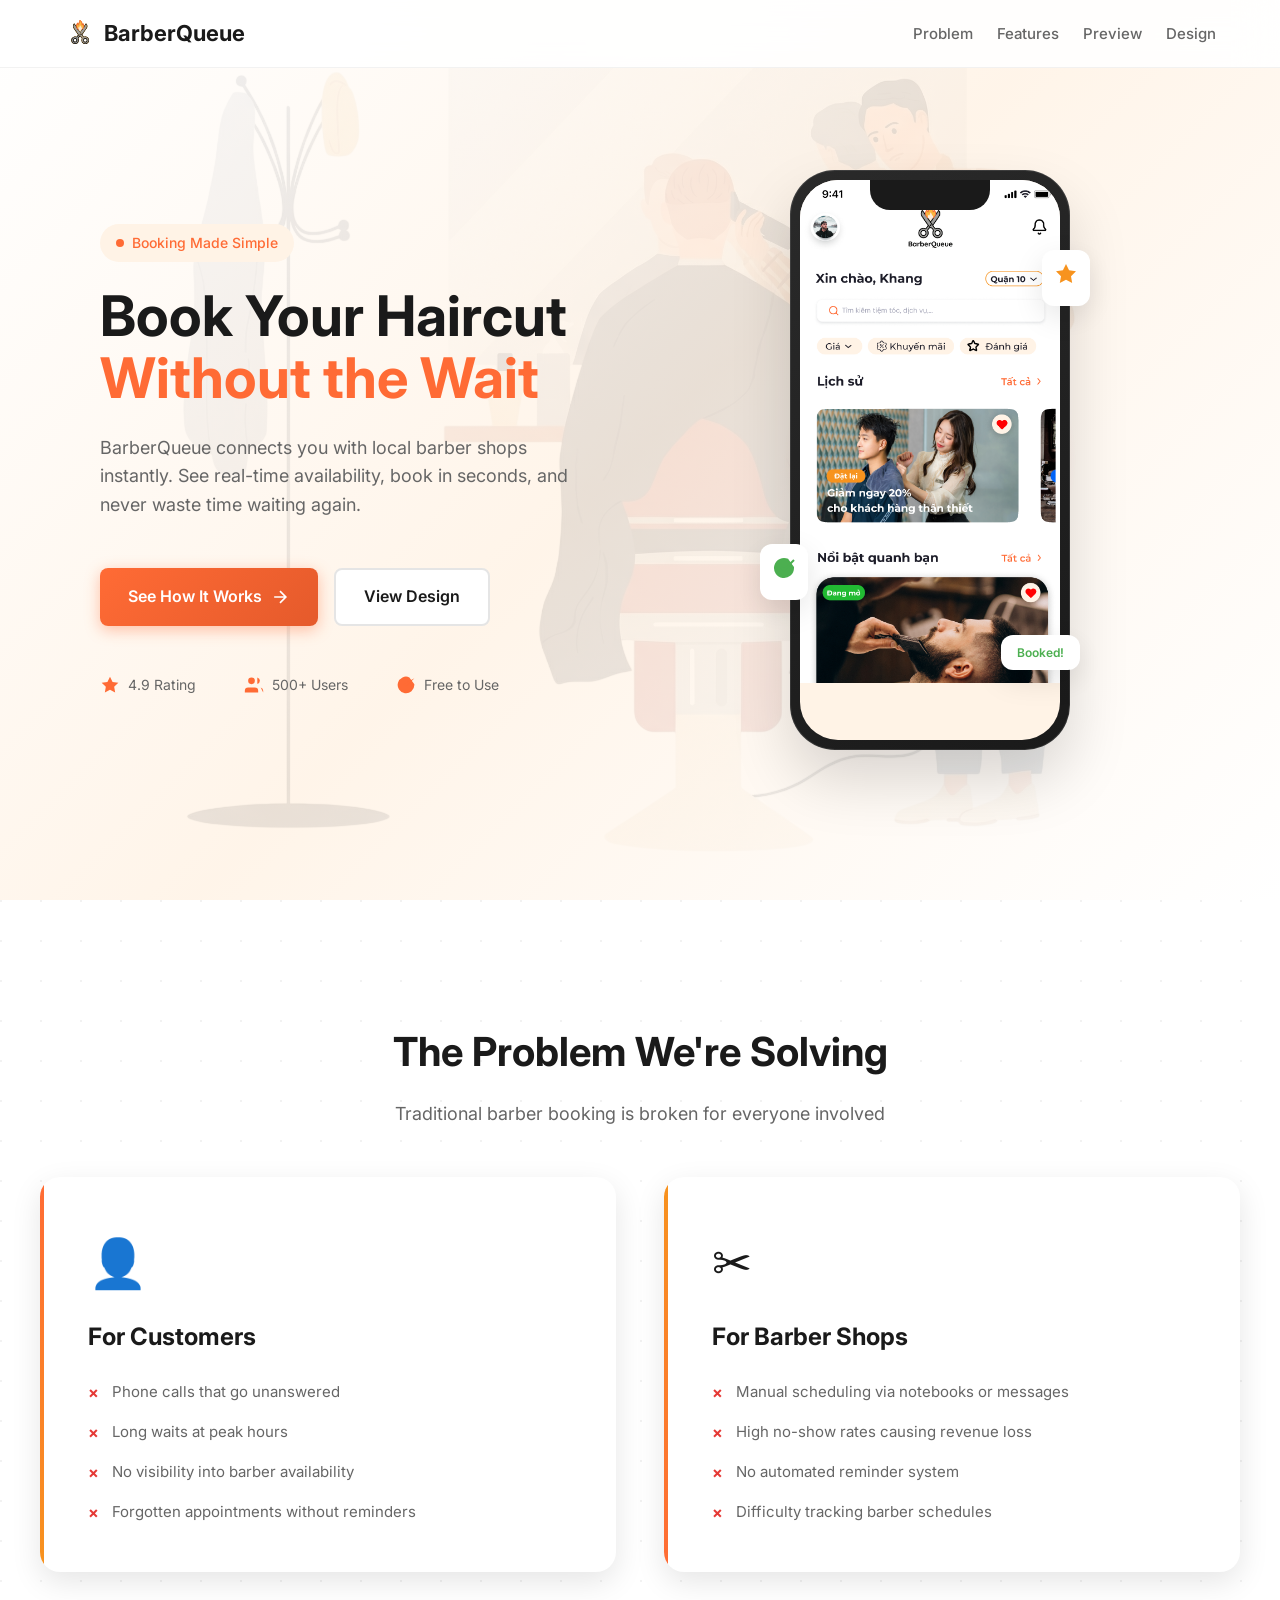
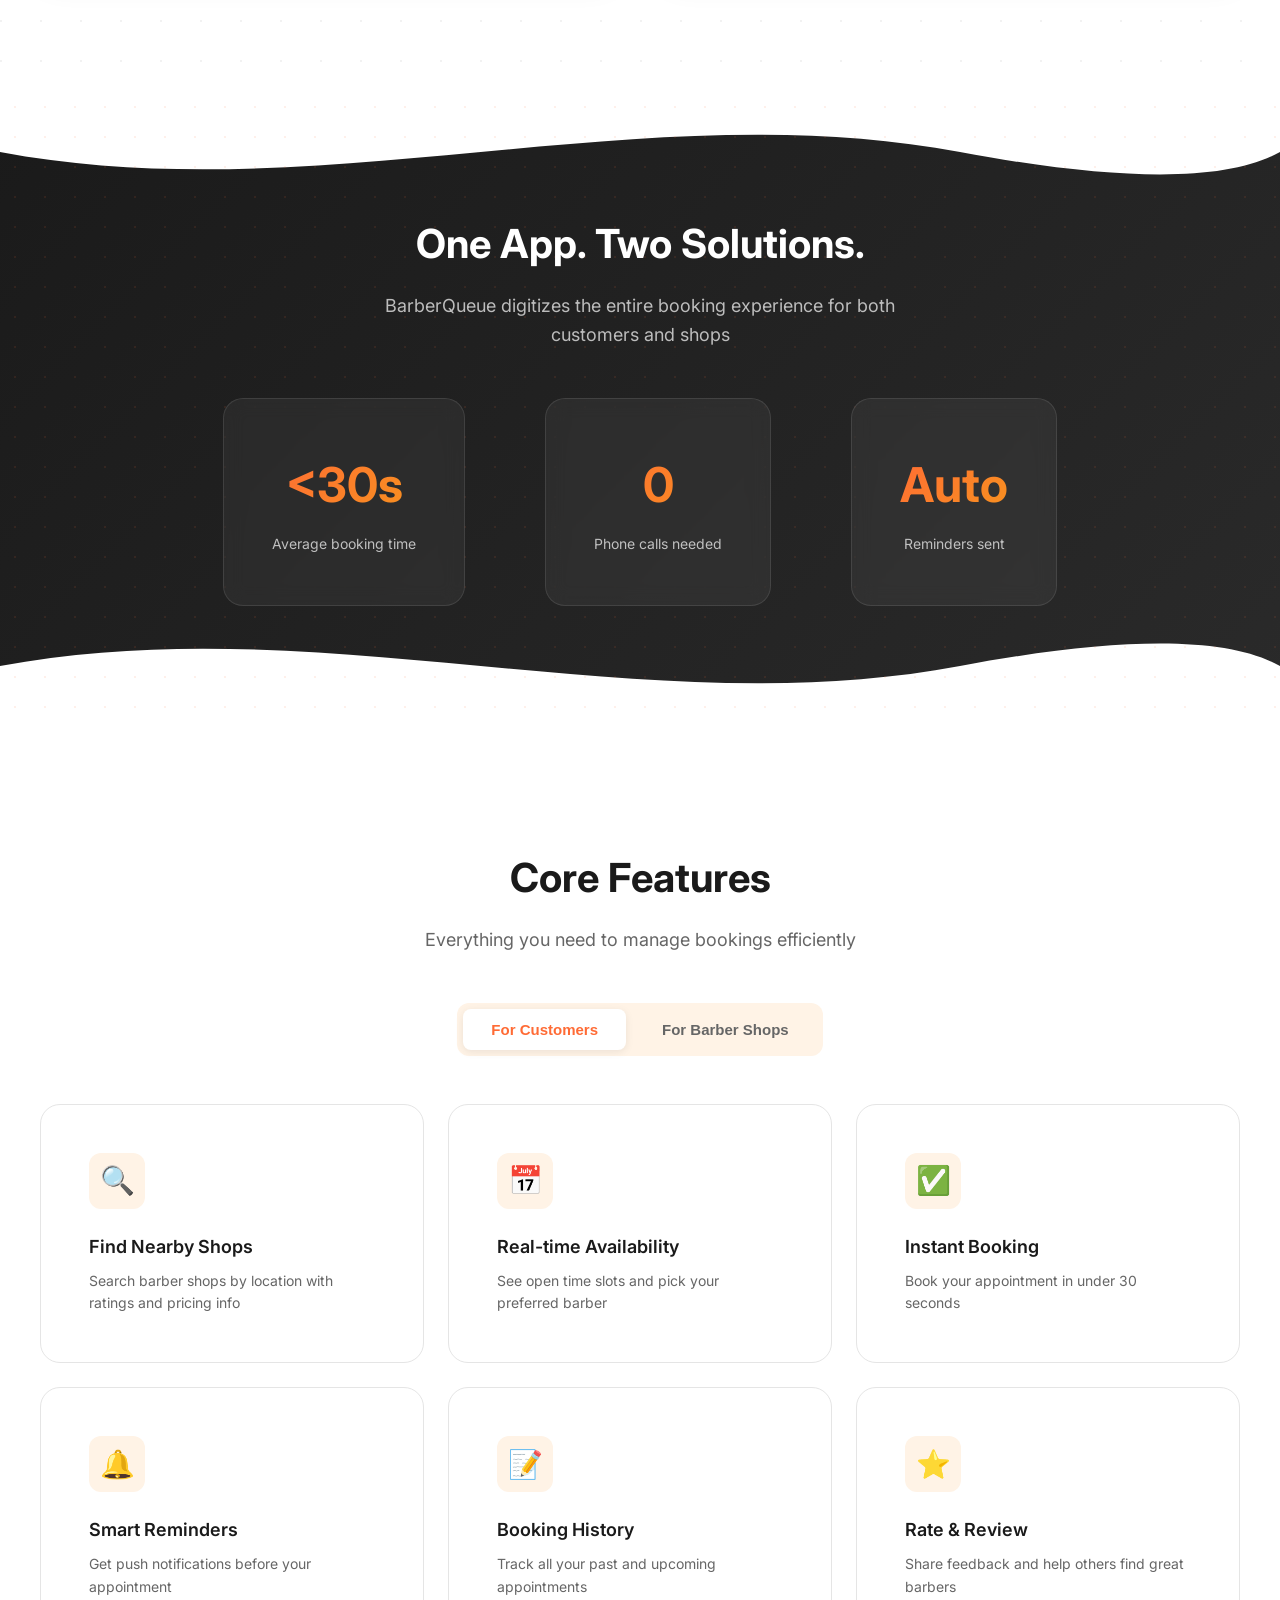
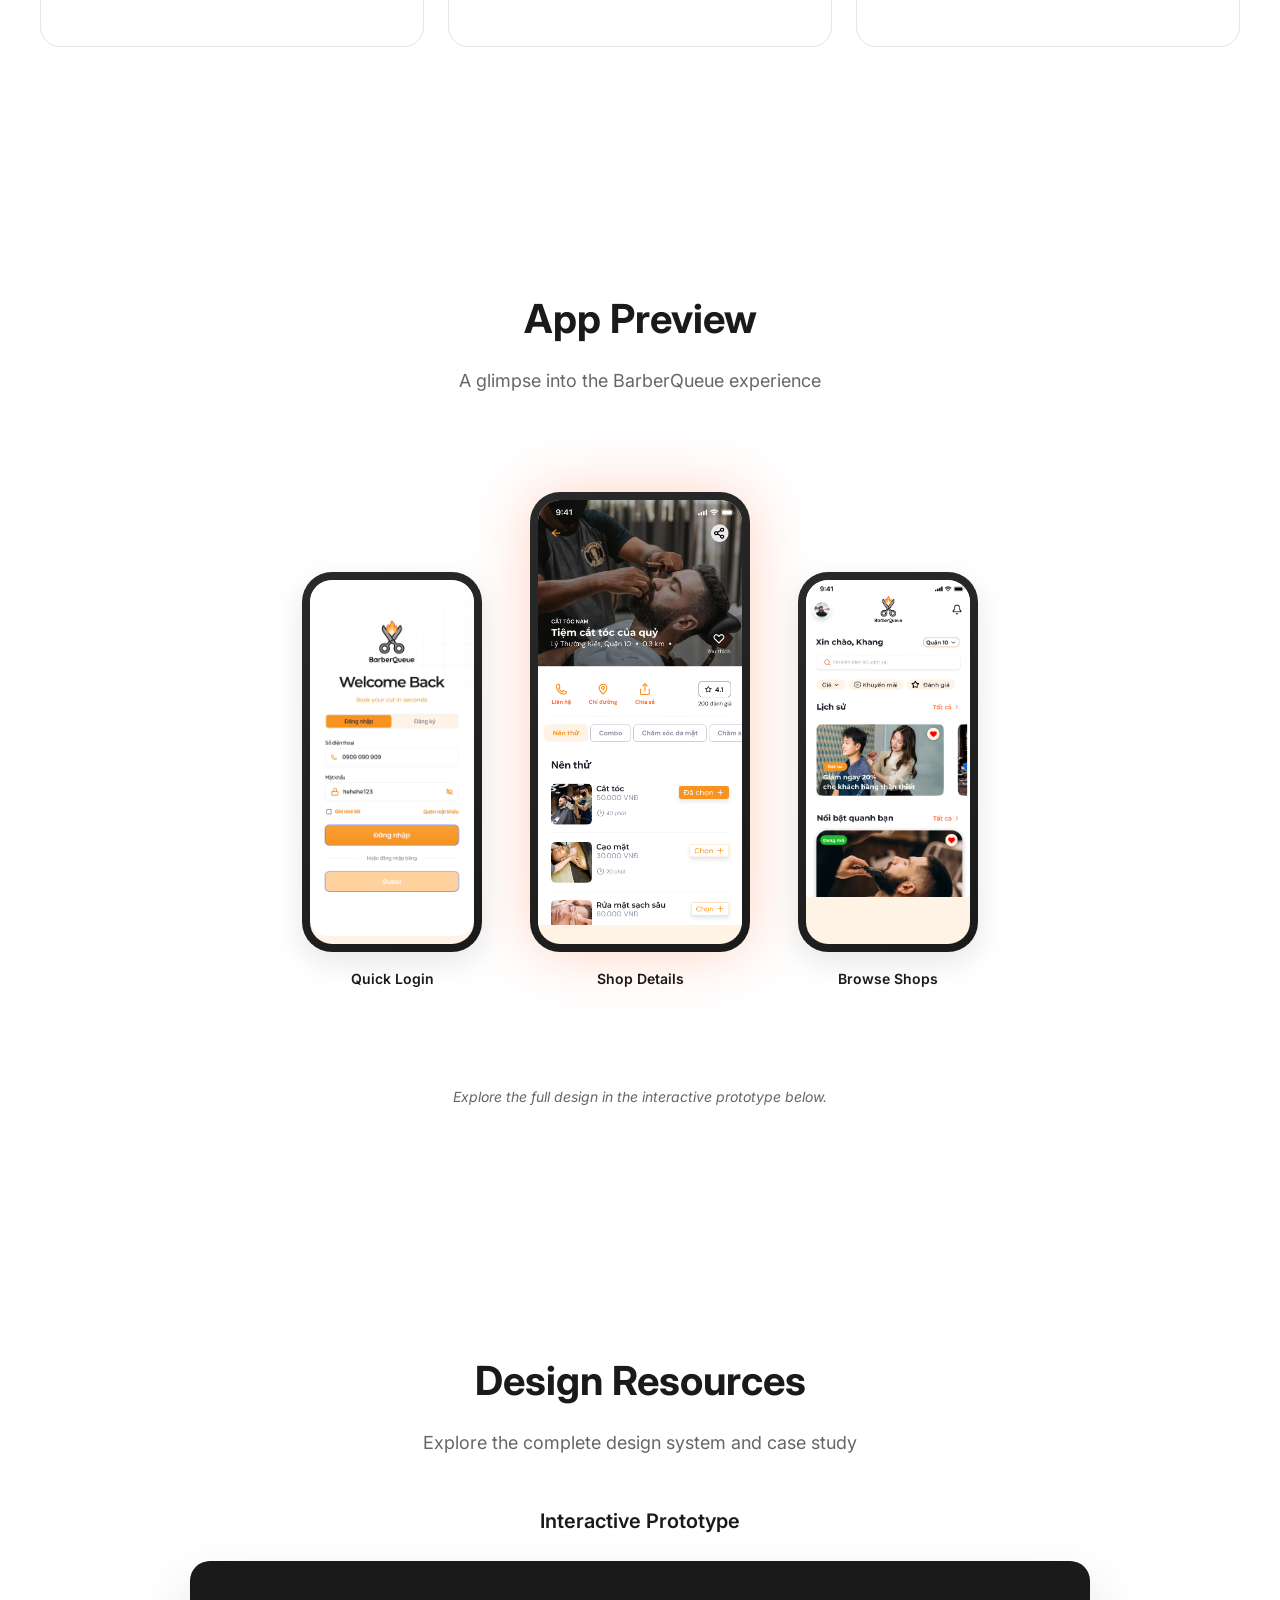
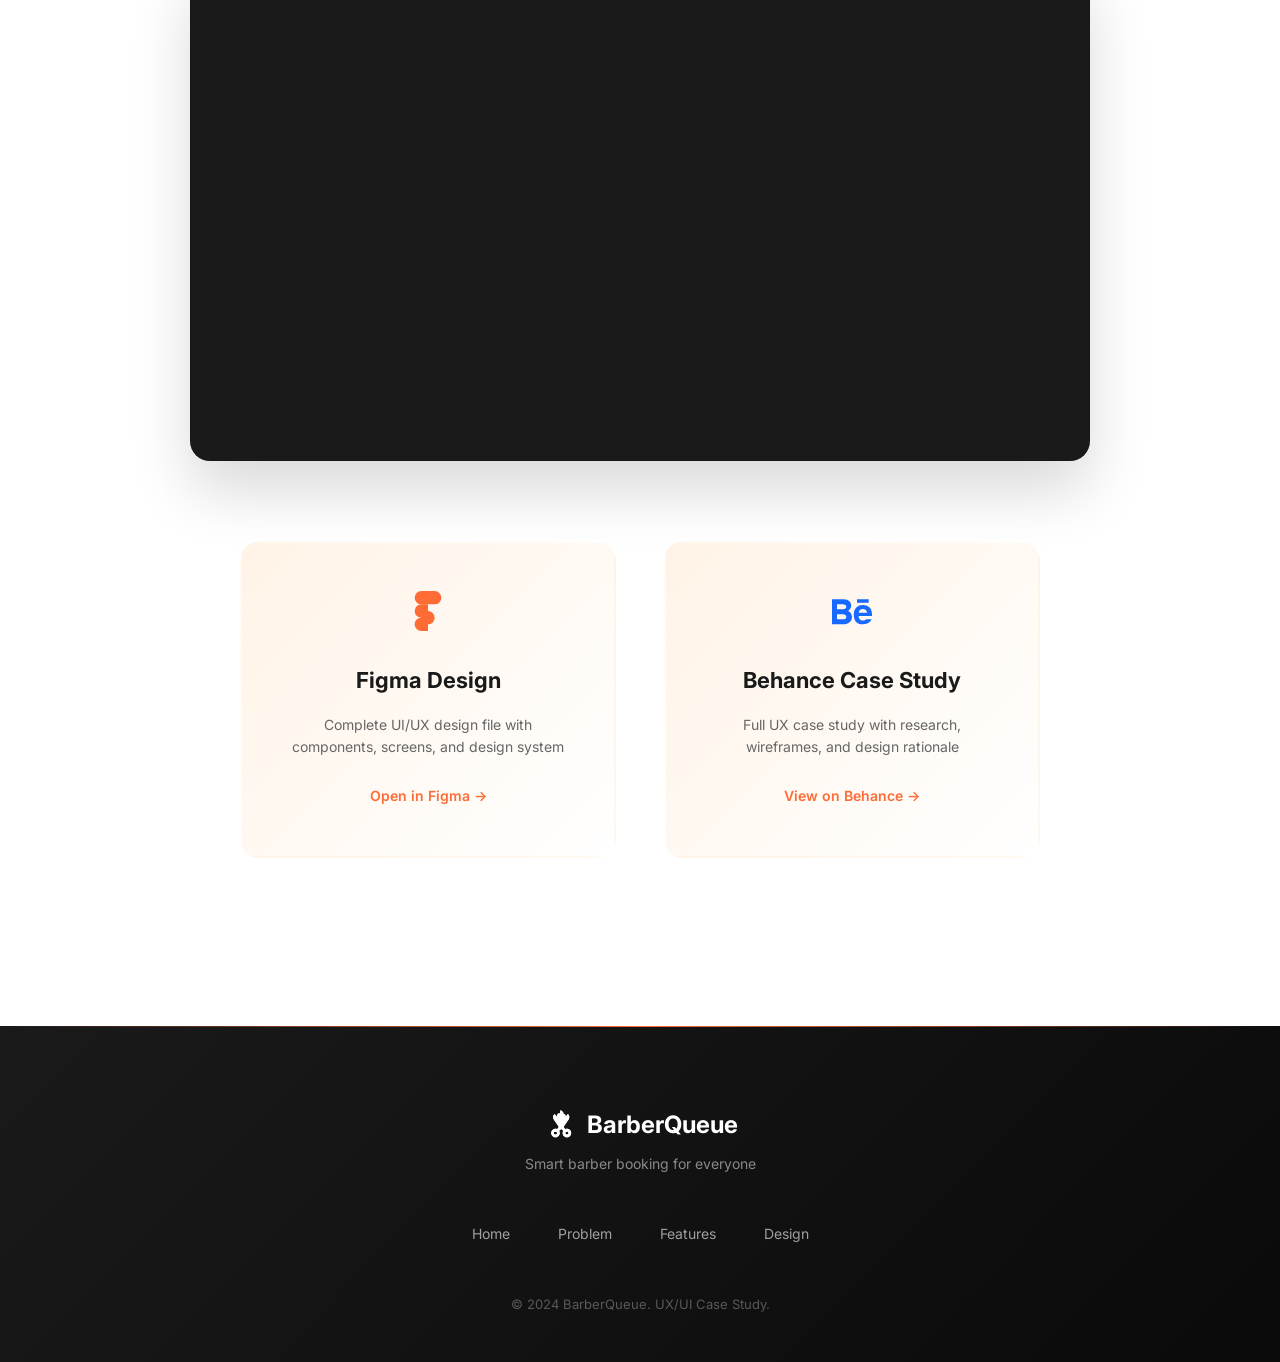
==== commit 839643b0: "Landing page update" ====
--- a/index.html
+++ b/index.html
@@ -31,11 +31,10 @@
 
   <!-- Hero Section -->
   <header class="hero" id="hero">
-    <!-- Decorative background elements -->
+    <!-- Background image with overlay -->
     <div class="hero__bg">
-      <div class="hero__blob hero__blob--1"></div>
-      <div class="hero__blob hero__blob--2"></div>
-      <div class="hero__grid-pattern"></div>
+      <div class="hero__bg-image" style="background-image: url('assets/images/barbershop-background.png');"></div>
+      <div class="hero__bg-overlay"></div>
     </div>
 
     <div class="hero__container">
@@ -97,39 +96,7 @@
           <div class="hero__phone">
             <div class="hero__phone-notch"></div>
             <div class="hero__phone-screen">
-              <!-- Simulated app UI -->
-              <div class="hero__app-ui">
-                <div class="hero__app-header">
-                  <div class="hero__app-brand">
-                    <img src="assets/logo_notext.svg" alt="" class="hero__app-logo">
-                    <span class="hero__app-name">BarberQueue</span>
-                  </div>
-                  <span class="hero__app-greeting">Good morning</span>
-                  <span class="hero__app-title">Find a Barber</span>
-                </div>
-                <div class="hero__app-search">
-                  <svg width="16" height="16" viewBox="0 0 24 24" fill="none" stroke="currentColor" stroke-width="2">
-                    <circle cx="11" cy="11" r="8"/><path d="m21 21-4.35-4.35"/>
-                  </svg>
-                  <span>Search nearby...</span>
-                </div>
-                <div class="hero__app-cards">
-                  <div class="hero__app-card">
-                    <div class="hero__app-card-img"></div>
-                    <div class="hero__app-card-info">
-                      <span class="hero__app-card-name">Classic Cuts</span>
-                      <span class="hero__app-card-rating">4.8</span>
-                    </div>
-                  </div>
-                  <div class="hero__app-card">
-                    <div class="hero__app-card-img"></div>
-                    <div class="hero__app-card-info">
-                      <span class="hero__app-card-name">Urban Style</span>
-                      <span class="hero__app-card-rating">4.9</span>
-                    </div>
-                  </div>
-                </div>
-              </div>
+              <img src="assets/screenshots/home_screen.png" alt="BarberQueue Home Screen" class="hero__phone-screenshot">
             </div>
           </div>
 
@@ -330,37 +297,28 @@
       <div class="preview__gallery">
         <div class="preview__phone">
           <div class="preview__screen">
-            <div class="preview__placeholder">
-              <span>Search</span>
-              <small>Find shops nearby</small>
-            </div>
-          </div>
-          <p class="preview__label">Discover Shops</p>
+            <img src="assets/screenshots/login_screen.png" alt="Login Screen" class="preview__screenshot">
+          </div>
+          <p class="preview__label">Quick Login</p>
         </div>
 
         <div class="preview__phone preview__phone--featured">
           <div class="preview__screen">
-            <div class="preview__placeholder preview__placeholder--featured">
-              <span>Book</span>
-              <small>Select time slot</small>
-            </div>
-          </div>
-          <p class="preview__label">Book Appointment</p>
+            <img src="assets/screenshots/shop_details.png" alt="Shop Details" class="preview__screenshot">
+          </div>
+          <p class="preview__label">Shop Details</p>
         </div>
 
         <div class="preview__phone">
           <div class="preview__screen">
-            <div class="preview__placeholder">
-              <span>Manage</span>
-              <small>View schedule</small>
-            </div>
-          </div>
-          <p class="preview__label">Track Bookings</p>
+            <img src="assets/screenshots/home_screen.png" alt="Home Screen" class="preview__screenshot">
+          </div>
+          <p class="preview__label">Browse Shops</p>
         </div>
       </div>
 
       <p class="preview__note">
-        * Screenshots are placeholders. View full designs in the Design section below.
+        Explore the full design in the interactive prototype below.
       </p>
     </div>
   </section>
@@ -371,8 +329,22 @@
       <h2 class="section__title">Design Resources</h2>
       <p class="section__subtitle">Explore the complete design system and case study</p>
 
+      <!-- Figma Prototype Embed -->
+      <div class="design__prototype">
+        <h3 class="design__prototype-title">Interactive Prototype</h3>
+        <div class="design__prototype-wrapper">
+          <iframe
+            style="border: 1px solid rgba(0, 0, 0, 0.1);"
+            width="100%"
+            height="500"
+            src="https://embed.figma.com/proto/Rsqjz1t4QDmF2DXvJxC5Mb/BARBERQUEUE-UI-DESIGN?node-id=2674-5571&p=f&scaling=min-zoom&content-scaling=fixed&page-id=439%3A8833&starting-point-node-id=439%3A17479&embed-host=share"
+            allowfullscreen>
+          </iframe>
+        </div>
+      </div>
+
       <div class="design__cards">
-        <a href="#" class="design-card" target="_blank" rel="noopener noreferrer">
+        <a href="https://www.figma.com/design/Rsqjz1t4QDmF2DXvJxC5Mb/BARBERQUEUE-UI-DESIGN?node-id=439-8833&t=RLkQkSLPujvmvxU8-1" class="design-card" target="_blank" rel="noopener noreferrer">
           <div class="design-card__icon">
             <svg viewBox="0 0 38 57" fill="currentColor" width="40" height="40">
               <path d="M19 28.5a9.5 9.5 0 1 1 0 19 9.5 9.5 0 0 1 0-19z"/>
@@ -389,7 +361,7 @@
           <span class="design-card__link">Open in Figma &rarr;</span>
         </a>
 
-        <a href="#" class="design-card" target="_blank" rel="noopener noreferrer">
+        <a href="https://www.behance.net/gallery/240481995/BarberQueue" class="design-card" target="_blank" rel="noopener noreferrer">
           <div class="design-card__icon design-card__icon--behance">
             <svg viewBox="0 0 24 24" fill="currentColor" width="40" height="40">
               <path d="M22 7h-7V5h7v2zm1.726 10c-.442 1.297-2.029 3-5.101 3-3.074 0-5.564-1.729-5.564-5.675 0-3.91 2.325-5.92 5.466-5.92 3.082 0 4.964 1.782 5.375 4.426.078.506.109 1.188.095 2.14H15.97c.13 3.211 3.483 3.312 4.588 2.029h3.168zm-7.686-4h4.965c-.105-1.547-1.136-2.219-2.477-2.219-1.466 0-2.277.768-2.488 2.219zm-9.574 6.988H0V5.021h6.953c5.476.081 5.58 5.444 2.72 6.906 3.461 1.26 3.577 8.061-3.207 8.061zM3 11h3.584c2.508 0 2.906-3-.312-3H3v3zm3.391 3H3v3.016h3.341c3.055 0 2.868-3.016.05-3.016z"/>
@@ -402,11 +374,6 @@
           <span class="design-card__link">View on Behance &rarr;</span>
         </a>
       </div>
-
-      <p class="design__note">
-        <!-- UPDATE: Replace # links above with actual Figma and Behance URLs -->
-        Links will be updated with final design files.
-      </p>
     </div>
   </section>
 
@@ -429,7 +396,7 @@
       </div>
 
       <p class="footer__copy">
-        &copy; 2024 BarberQueue. University Project.
+        &copy; 2024 BarberQueue. UX/UI Case Study.
       </p>
     </div>
   </footer>
--- a/styles/main.css
+++ b/styles/main.css
@@ -276,35 +276,23 @@
   z-index: 0;
 }
 
-.hero__blob {
-  position: absolute;
-  background: linear-gradient(135deg, var(--primary) 0%, var(--secondary) 100%);
-  opacity: 0.1;
-  animation: blob 8s ease-in-out infinite;
-}
-
-.hero__blob--1 {
-  width: 600px;
-  height: 600px;
-  top: -200px;
-  right: -100px;
-}
-
-.hero__blob--2 {
-  width: 400px;
-  height: 400px;
-  bottom: -100px;
-  left: -100px;
-  animation-delay: -4s;
-}
-
-.hero__grid-pattern {
+.hero__bg-image {
   position: absolute;
   inset: 0;
-  background-image:
-    linear-gradient(rgba(255, 107, 53, 0.03) 1px, transparent 1px),
-    linear-gradient(90deg, rgba(255, 107, 53, 0.03) 1px, transparent 1px);
-  background-size: 50px 50px;
+  background-size: cover;
+  background-position: center;
+  background-repeat: no-repeat;
+}
+
+.hero__bg-overlay {
+  position: absolute;
+  inset: 0;
+  background: linear-gradient(
+    135deg,
+    rgba(255, 255, 255, 0.92) 0%,
+    rgba(255, 243, 230, 0.88) 50%,
+    rgba(255, 255, 255, 0.9) 100%
+  );
 }
 
 .hero__container {
@@ -446,111 +434,12 @@
   overflow: hidden;
 }
 
-/* App UI Simulation */
-.hero__app-ui {
-  padding: 50px 20px 20px;
+.hero__phone-screenshot {
+  width: 100%;
   height: 100%;
-  background: linear-gradient(180deg, var(--light) 0%, var(--white) 100%);
-}
-
-.hero__app-header {
-  margin-bottom: var(--space-md);
-}
-
-.hero__app-brand {
-  display: flex;
-  align-items: center;
-  gap: 6px;
-  margin-bottom: var(--space-sm);
-}
-
-.hero__app-logo {
-  width: 24px;
-  height: 24px;
   object-fit: contain;
-}
-
-.hero__app-name {
-  font-size: 14px;
-  font-weight: 700;
-  color: var(--primary);
-}
-
-.hero__app-greeting {
-  display: block;
-  font-size: 12px;
-  color: var(--gray);
-  margin-bottom: 4px;
-}
-
-.hero__app-title {
-  display: block;
-  font-size: 20px;
-  font-weight: 700;
-  color: var(--dark);
-}
-
-.hero__app-search {
-  display: flex;
-  align-items: center;
-  gap: var(--space-xs);
-  padding: 12px 16px;
-  background: var(--white);
-  border-radius: var(--border-radius-sm);
-  margin-bottom: var(--space-md);
-  box-shadow: var(--shadow-sm);
-}
-
-.hero__app-search svg {
-  color: var(--gray);
-}
-
-.hero__app-search span {
-  font-size: 14px;
-  color: var(--gray);
-}
-
-.hero__app-cards {
-  display: flex;
-  flex-direction: column;
-  gap: var(--space-sm);
-}
-
-.hero__app-card {
-  display: flex;
-  gap: var(--space-sm);
-  padding: var(--space-sm);
-  background: var(--white);
-  border-radius: var(--border-radius-sm);
-  box-shadow: var(--shadow-sm);
-}
-
-.hero__app-card-img {
-  width: 60px;
-  height: 60px;
-  background: linear-gradient(135deg, var(--light) 0%, var(--gray-light) 100%);
-  border-radius: var(--border-radius-sm);
-}
-
-.hero__app-card-info {
-  display: flex;
-  flex-direction: column;
-  justify-content: center;
-}
-
-.hero__app-card-name {
-  font-size: 14px;
-  font-weight: 600;
-  color: var(--dark);
-}
-
-.hero__app-card-rating {
-  font-size: 12px;
-  color: var(--primary);
-}
-
-.hero__app-card-rating::before {
-  content: '★ ';
+  object-position: top;
+  background: var(--light);
 }
 
 /* Floating Elements */
@@ -1002,6 +891,7 @@
   margin-bottom: var(--space-sm);
   box-shadow: var(--shadow-md);
   transition: var(--transition);
+  overflow: hidden;
 }
 
 .preview__phone:hover .preview__screen {
@@ -1014,53 +904,13 @@
   box-shadow: var(--shadow-glow);
 }
 
-.preview__placeholder {
+.preview__screenshot {
   width: 100%;
   height: 100%;
-  background: linear-gradient(180deg, var(--light) 0%, var(--white) 100%);
-  border-radius: 24px;
-  display: flex;
-  flex-direction: column;
-  align-items: center;
-  justify-content: center;
-  color: var(--gray);
-  position: relative;
-  overflow: hidden;
-}
-
-.preview__placeholder::before {
-  content: '';
-  position: absolute;
-  top: 0;
-  left: -100%;
-  width: 200%;
-  height: 100%;
-  background: linear-gradient(
-    90deg,
-    transparent,
-    rgba(255, 255, 255, 0.4),
-    transparent
-  );
-  animation: shimmer 3s infinite;
-}
-
-.preview__placeholder span {
-  font-size: 20px;
-  font-weight: 700;
-  color: var(--dark);
-  margin-bottom: 4px;
-  position: relative;
-  z-index: 1;
-}
-
-.preview__placeholder small {
-  font-size: 13px;
-  position: relative;
-  z-index: 1;
-}
-
-.preview__placeholder--featured span {
-  color: var(--primary);
+  object-fit: contain;
+  object-position: top;
+  border-radius: 22px;
+  background: var(--light);
 }
 
 .preview__label {
@@ -1087,6 +937,32 @@
 .design__container {
   max-width: var(--max-width);
   margin: 0 auto;
+}
+
+.design__prototype {
+  margin-bottom: var(--space-xl);
+}
+
+.design__prototype-title {
+  font-size: 20px;
+  font-weight: 600;
+  color: var(--dark);
+  text-align: center;
+  margin-bottom: var(--space-md);
+}
+
+.design__prototype-wrapper {
+  max-width: 900px;
+  margin: 0 auto;
+  border-radius: var(--border-radius-lg);
+  overflow: hidden;
+  box-shadow: var(--shadow-lg);
+  background: var(--dark);
+}
+
+.design__prototype-wrapper iframe {
+  display: block;
+  border-radius: var(--border-radius-lg);
 }
 
 .design__cards {
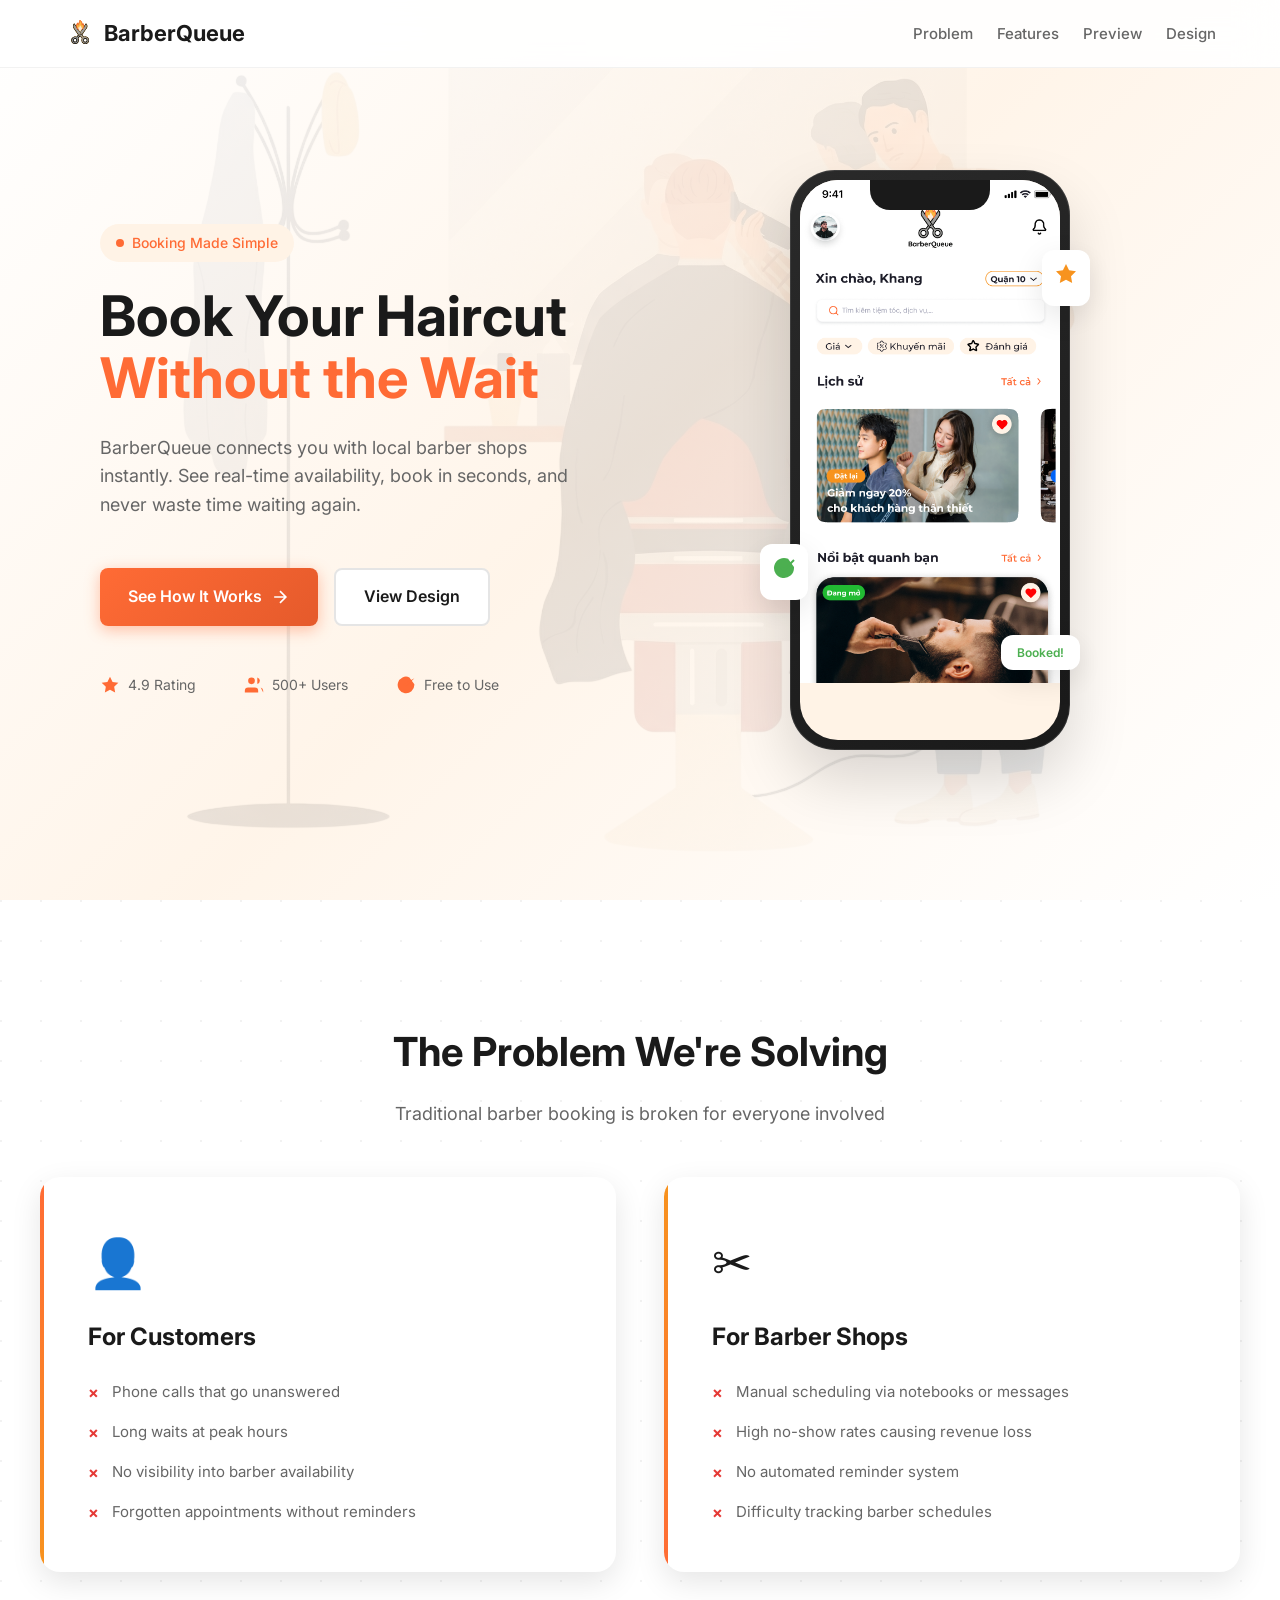
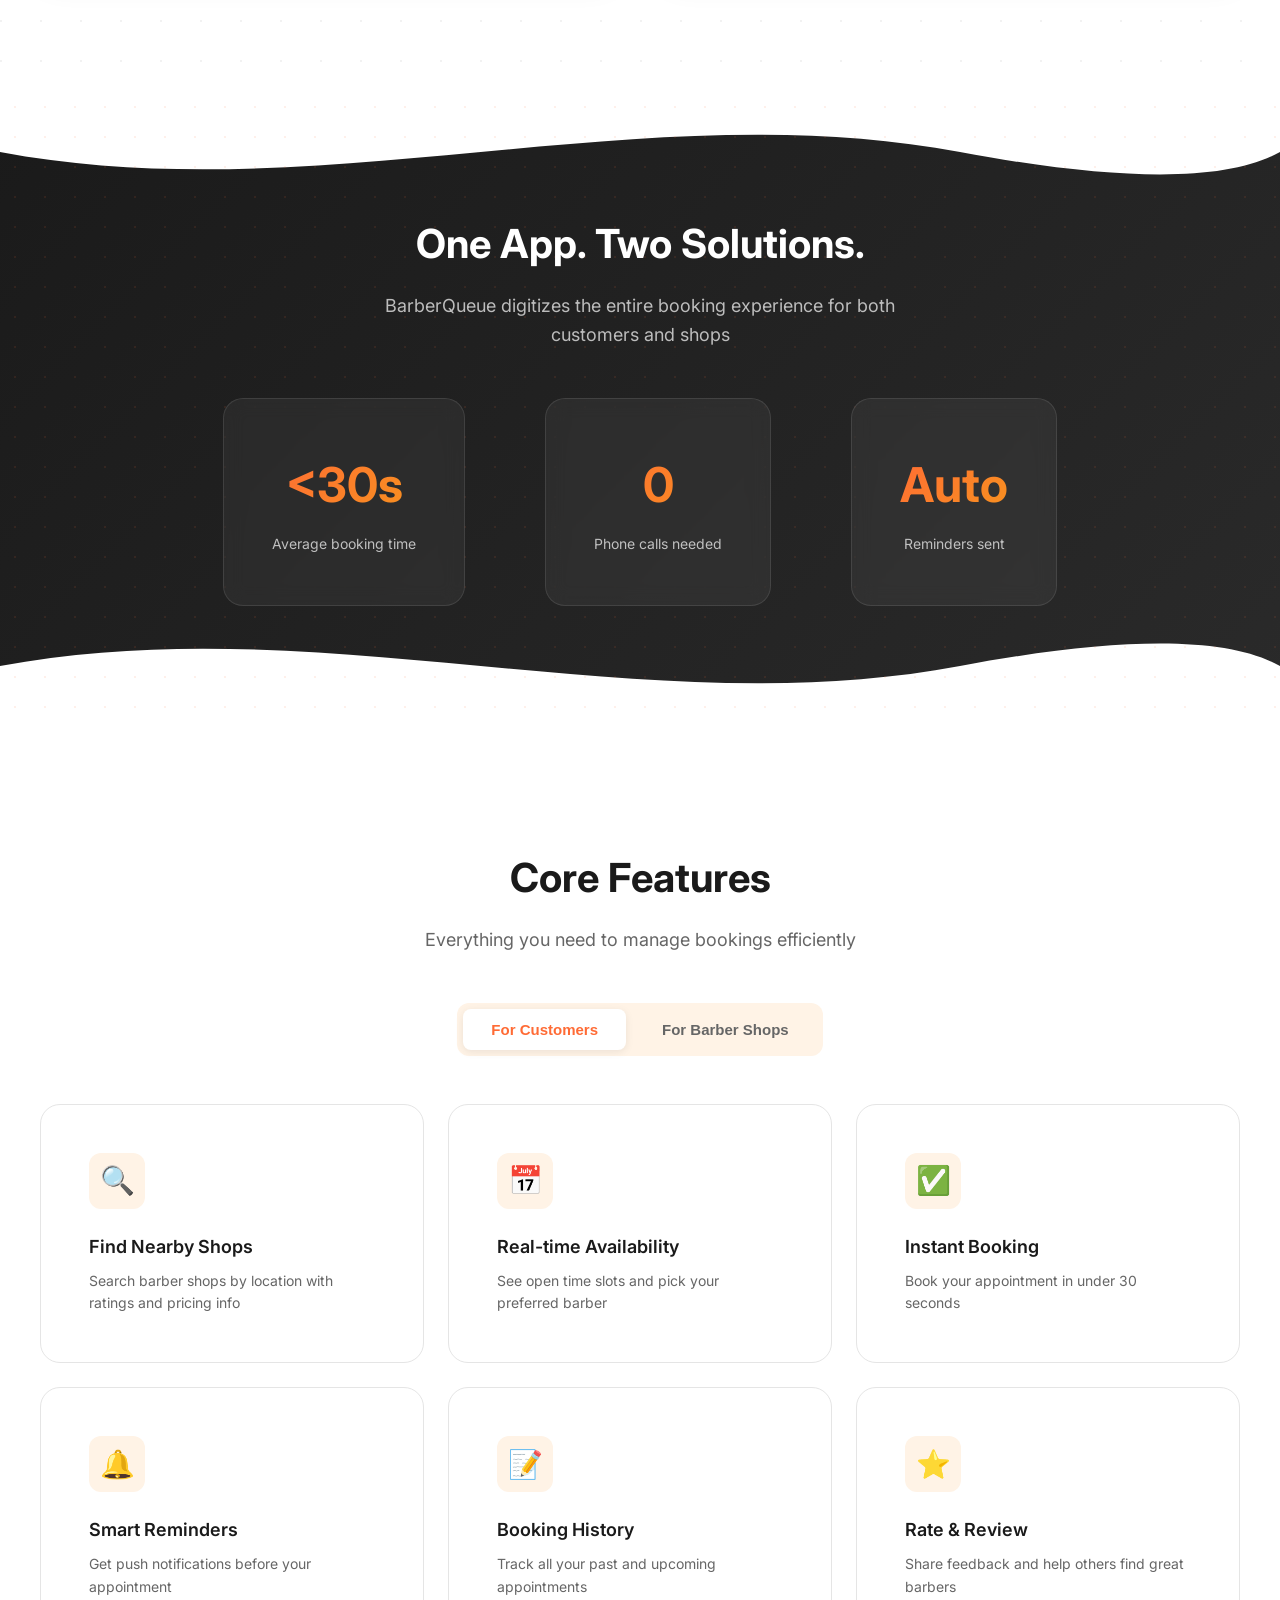
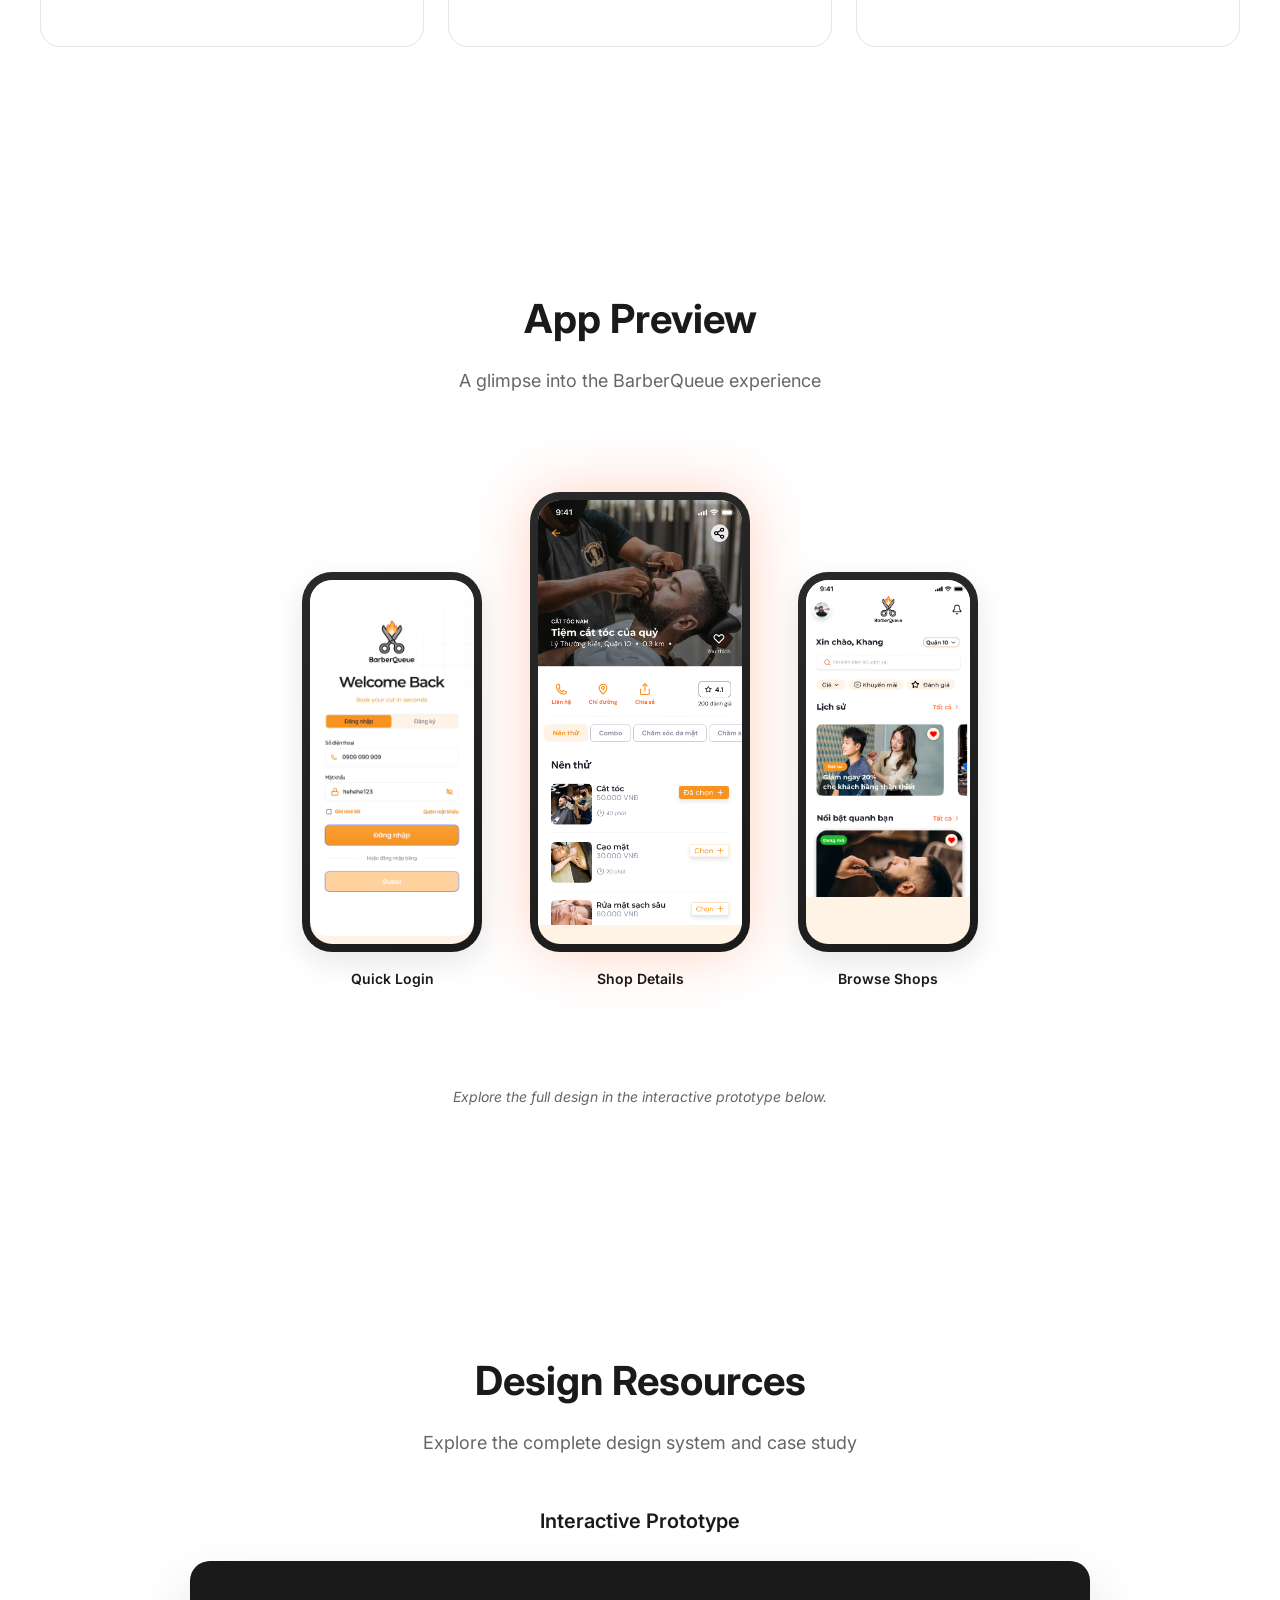
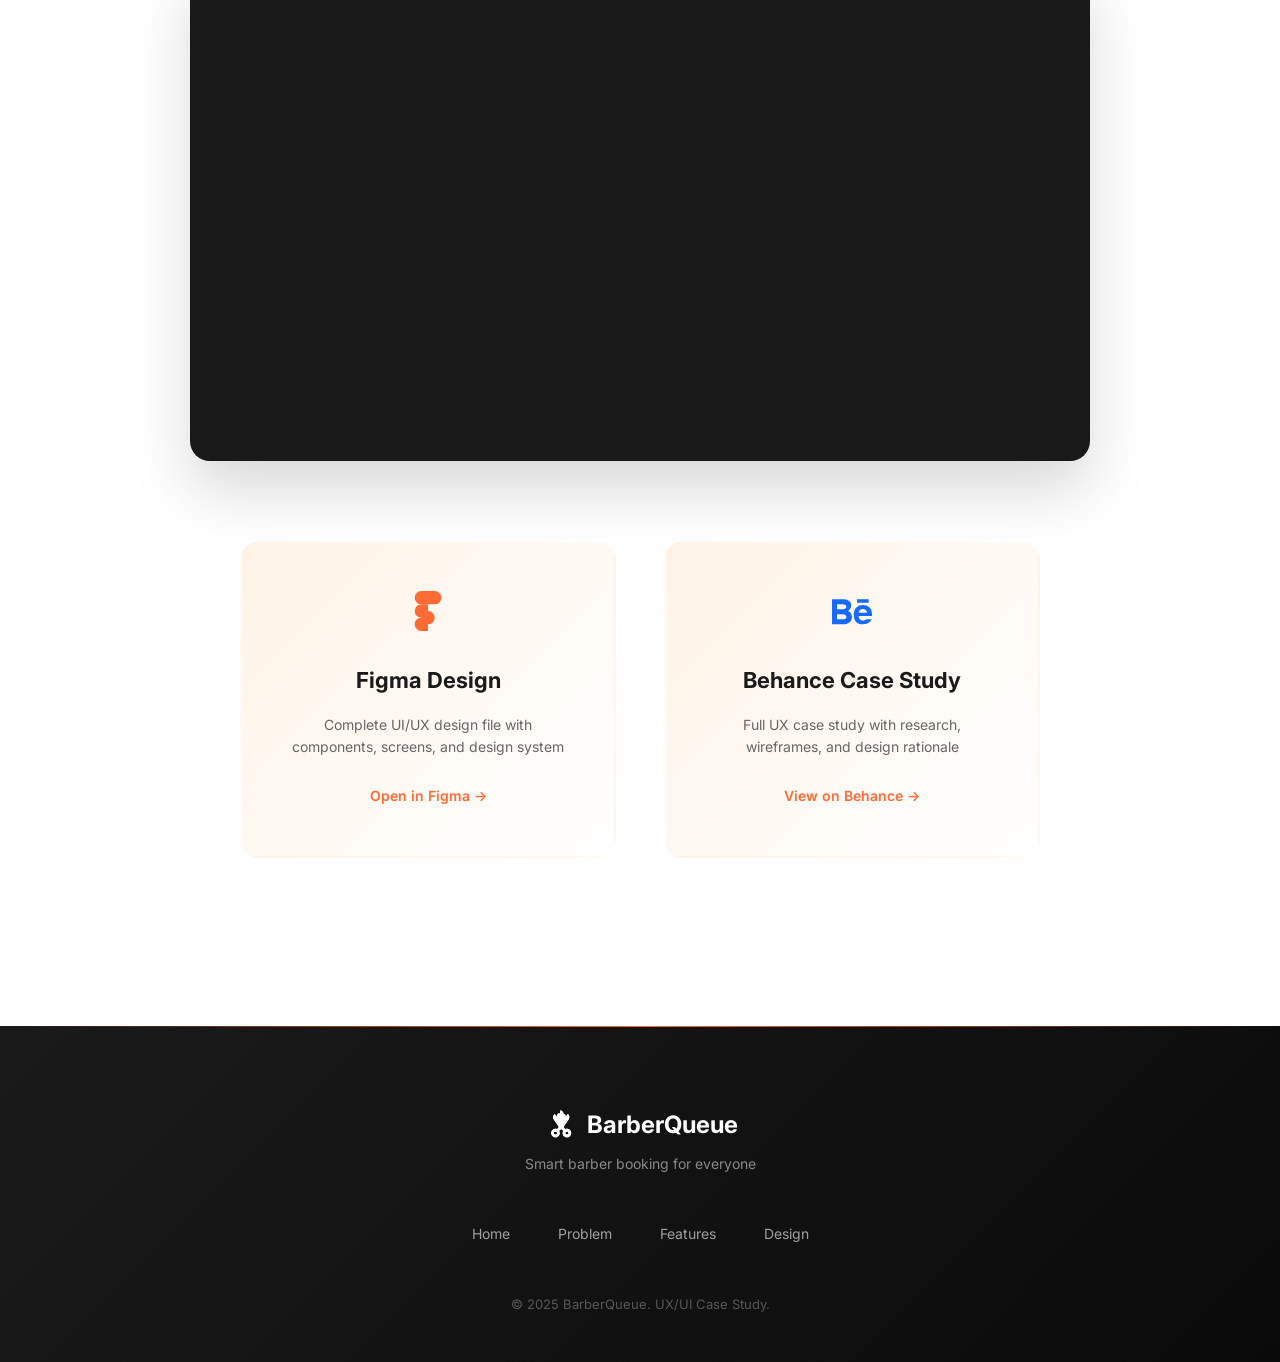
==== commit ac226388: "minor change to landing page" ====
--- a/index.html
+++ b/index.html
@@ -396,7 +396,7 @@
       </div>
 
       <p class="footer__copy">
-        &copy; 2024 BarberQueue. UX/UI Case Study.
+        &copy; 2025 BarberQueue. UX/UI Case Study.
       </p>
     </div>
   </footer>
